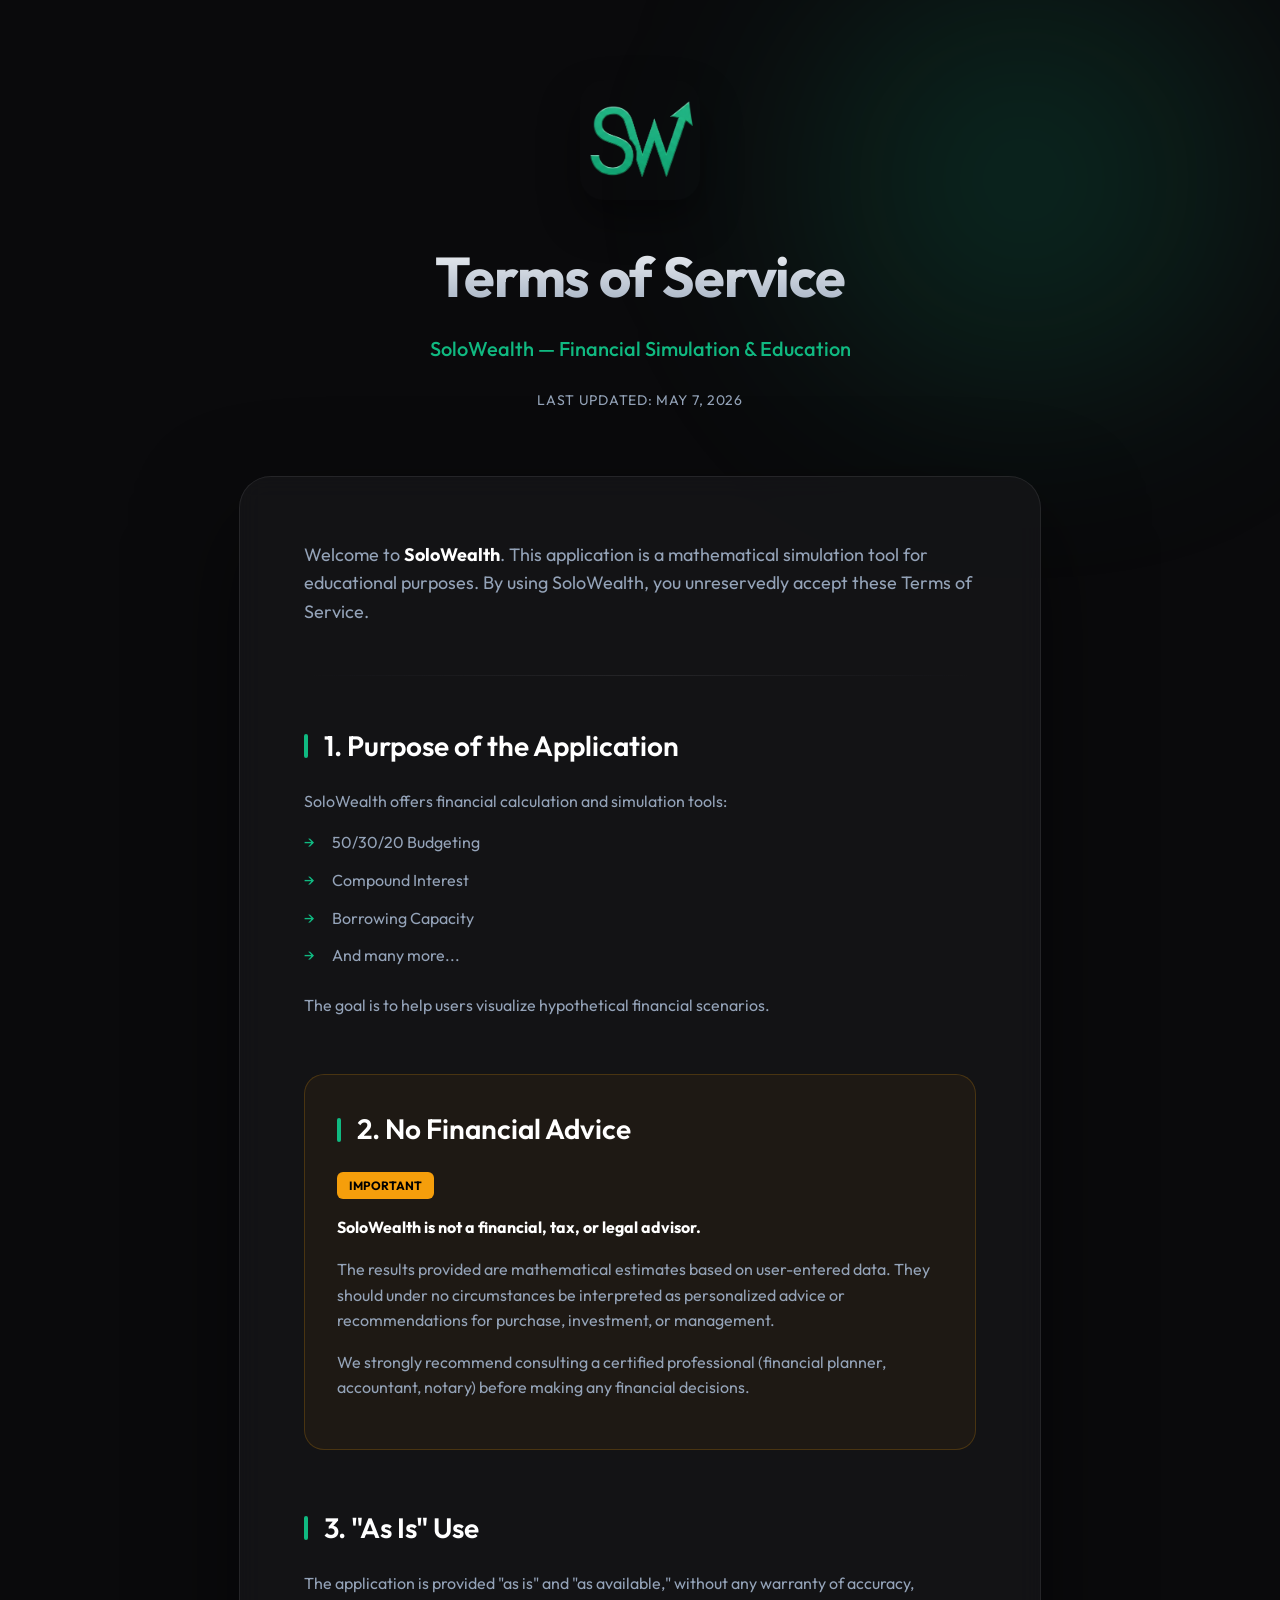
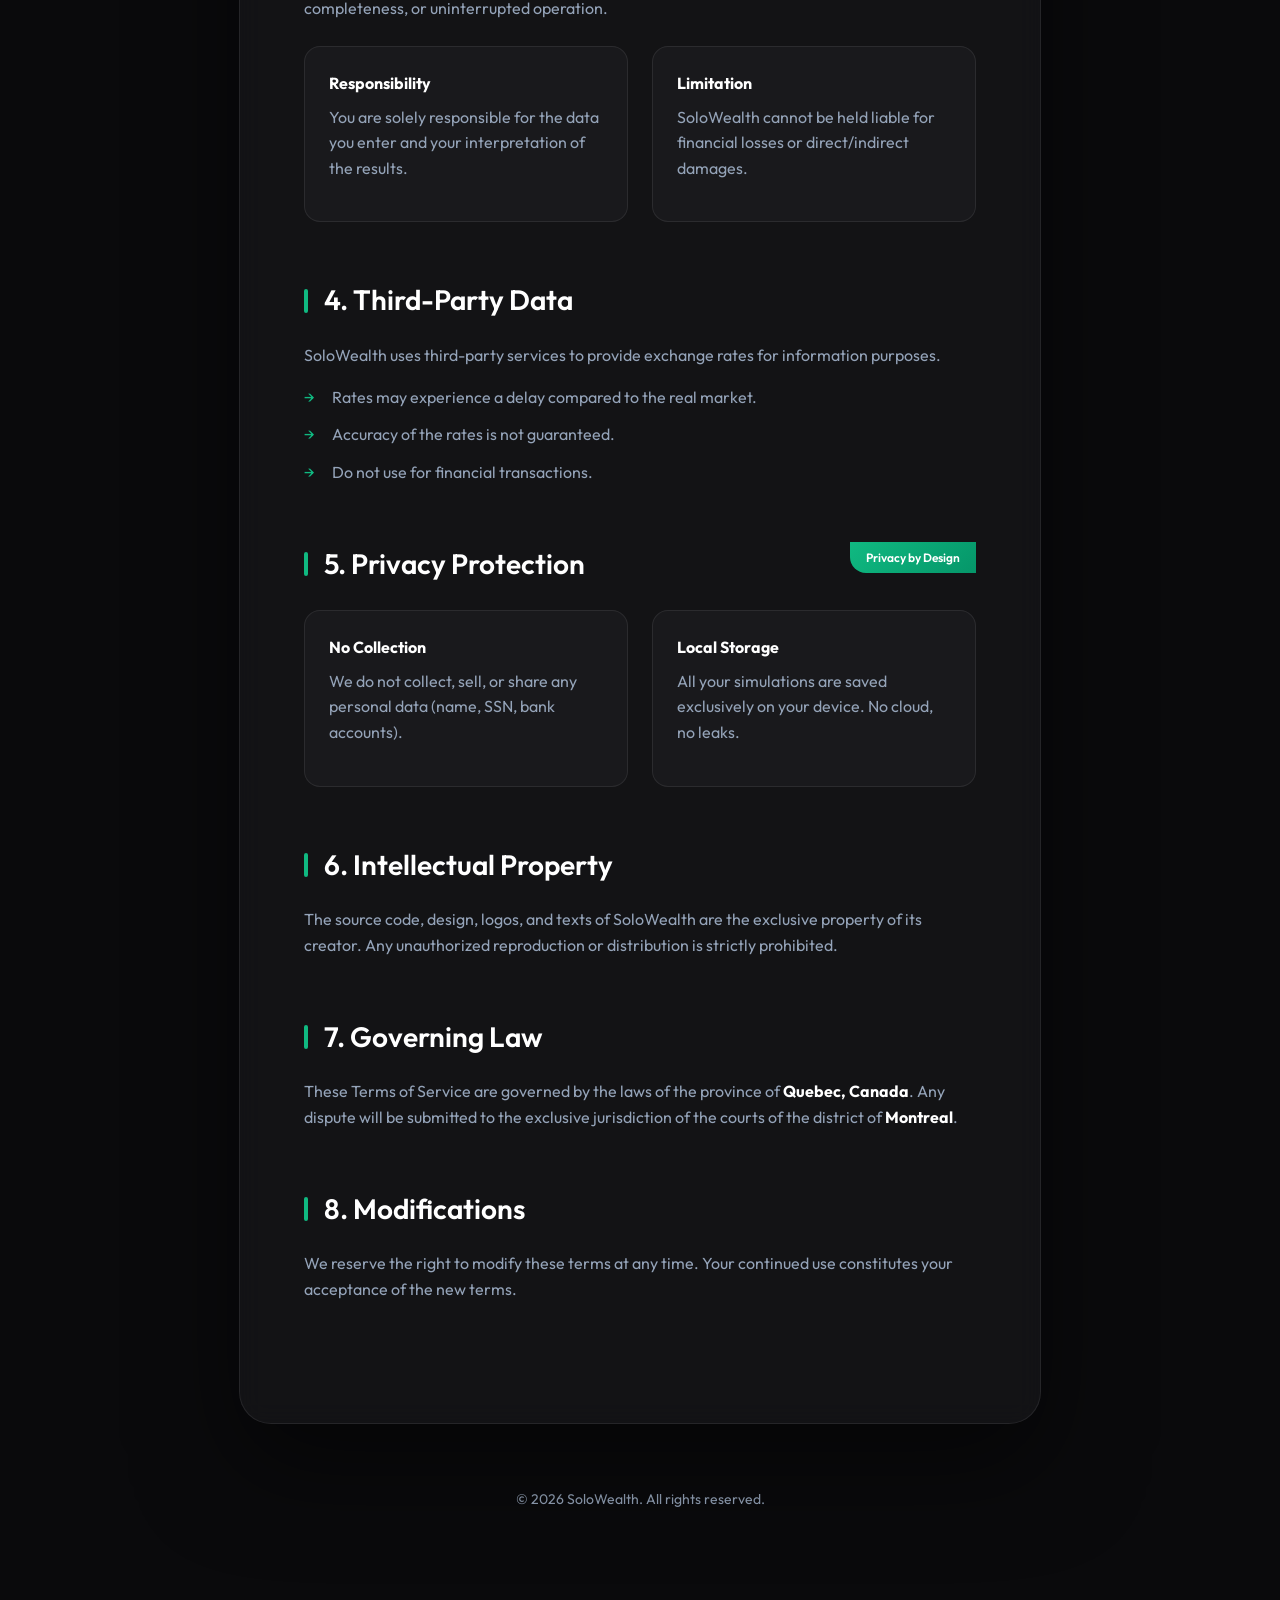
==== en/index.html @ 914efd6f "English version" ====
<!DOCTYPE html>
<html lang="en">
<head>
    <meta charset="UTF-8">
    <meta name="viewport" content="width=device-width, initial-scale=1.0">
    <title>SoloWealth — Terms of Service</title>
    <meta name="description" content="Terms of Service for the SoloWealth application. Financial simulation and educational tool.">
    <link rel="preconnect" href="https://fonts.googleapis.com">
    <link rel="preconnect" href="https://fonts.gstatic.com" crossorigin>
    <link href="https://fonts.googleapis.com/css2?family=Outfit:wght@300;400;600;700&display=swap" rel="stylesheet">
    <link rel="stylesheet" href="../styles.css">
</head>
<body>
    <div class="background-glow"></div>
    
    <main class="container">
        <header class="header">
            <div class="logo-container">
                <img src="../logo.png" alt="SoloWealth Logo" class="logo">
            </div>
            <h1>Terms of Service</h1>
            <p class="subtitle">SoloWealth — Financial Simulation & Education</p>
            <div class="meta">
                <span class="last-update">Last updated: May 7, 2026</span>
            </div>
        </header>

        <section class="content-card">
            <div class="intro">
                <p>Welcome to <strong>SoloWealth</strong>. This application is a mathematical simulation tool for educational purposes. By using SoloWealth, you unreservedly accept these Terms of Service.</p>
            </div>

            <div class="divider"></div>

            <article class="sections">
                <section id="purpose">
                    <h2>1. Purpose of the Application</h2>
                    <p>SoloWealth offers financial calculation and simulation tools:</p>
                    <ul>
                        <li>50/30/20 Budgeting</li>
                        <li>Compound Interest</li>
                        <li>Borrowing Capacity</li>
                        <li>And many more...</li>
                    </ul>
                    <p>The goal is to help users visualize hypothetical financial scenarios.</p>
                </section>

                <section id="advice" class="alert-box">
                    <h2>2. No Financial Advice</h2>
                    <div class="important-tag">IMPORTANT</div>
                    <p><strong>SoloWealth is not a financial, tax, or legal advisor.</strong></p>
                    <p>The results provided are mathematical estimates based on user-entered data. They should under no circumstances be interpreted as personalized advice or recommendations for purchase, investment, or management.</p>
                    <p>We strongly recommend consulting a certified professional (financial planner, accountant, notary) before making any financial decisions.</p>
                </section>

                <section id="liability">
                    <h2>3. "As Is" Use</h2>
                    <p>The application is provided "as is" and "as available," without any warranty of accuracy, completeness, or uninterrupted operation.</p>
                    <div class="grid-details">
                        <div class="detail-item">
                            <h3>Responsibility</h3>
                            <p>You are solely responsible for the data you enter and your interpretation of the results.</p>
                        </div>
                        <div class="detail-item">
                            <h3>Limitation</h3>
                            <p>SoloWealth cannot be held liable for financial losses or direct/indirect damages.</p>
                        </div>
                    </div>
                </section>

                <section id="third-party">
                    <h2>4. Third-Party Data</h2>
                    <p>SoloWealth uses third-party services to provide exchange rates for information purposes.</p>
                    <ul class="bullet-list">
                        <li>Rates may experience a delay compared to the real market.</li>
                        <li>Accuracy of the rates is not guaranteed.</li>
                        <li>Do not use for financial transactions.</li>
                    </ul>
                </section>

                <section id="privacy" class="highlight-section">
                    <h2>5. Privacy Protection</h2>
                    <div class="privacy-badge">Privacy by Design</div>
                    <div class="grid-details">
                        <div class="detail-item">
                            <h3>No Collection</h3>
                            <p>We do not collect, sell, or share any personal data (name, SSN, bank accounts).</p>
                        </div>
                        <div class="detail-item">
                            <h3>Local Storage</h3>
                            <p>All your simulations are saved exclusively on your device. No cloud, no leaks.</p>
                        </div>
                    </div>
                </section>

                <section id="intellectual-property">
                    <h2>6. Intellectual Property</h2>
                    <p>The source code, design, logos, and texts of SoloWealth are the exclusive property of its creator. Any unauthorized reproduction or distribution is strictly prohibited.</p>
                </section>

                <section id="jurisdiction">
                    <h2>7. Governing Law</h2>
                    <p>These Terms of Service are governed by the laws of the province of <strong>Quebec, Canada</strong>. Any dispute will be submitted to the exclusive jurisdiction of the courts of the district of <strong>Montreal</strong>.</p>
                </section>

                <section id="modifications">
                    <h2>8. Modifications</h2>
                    <p>We reserve the right to modify these terms at any time. Your continued use constitutes your acceptance of the new terms.</p>
                </section>
            </article>
        </section>

        <footer class="page-footer">
            <p>&copy; 2026 SoloWealth. All rights reserved.</p>
        </footer>
    </main>

    <script>
        // Smooth scrolling and simple intersection observer for reveal effects
        document.querySelectorAll('a[href^="#"]').forEach(anchor => {
            anchor.addEventListener('click', function (e) {
                e.preventDefault();
                document.querySelector(this.getAttribute('href')).scrollIntoView({
                    behavior: 'smooth'
                });
            });
        });

        const observer = new IntersectionObserver((entries) => {
            entries.forEach(entry => {
                if (entry.isIntersecting) {
                    entry.target.classList.add('visible');
                }
            });
        }, { threshold: 0.1 });

        document.querySelectorAll('section').forEach(section => {
            observer.observe(section);
        });
    </script>
</body>
</html>
---- styles.css ----
:root {
    --primary: #10b981; /* Emerald Green */
    --primary-glow: rgba(16, 185, 129, 0.2);
    --gold: #f59e0b;
    --bg-dark: #0a0a0c;
    --card-bg: rgba(23, 23, 26, 0.7);
    --text-main: #e2e8f0;
    --text-muted: #94a3b8;
    --border: rgba(255, 255, 255, 0.08);
    --accent-gradient: linear-gradient(135deg, #10b981 0%, #059669 100%);
    --font-family: 'Outfit', sans-serif;
}

* {
    margin: 0;
    padding: 0;
    box-sizing: border-box;
}

body {
    background-color: var(--bg-dark);
    color: var(--text-main);
    font-family: var(--font-family);
    line-height: 1.6;
    overflow-x: hidden;
    -webkit-font-smoothing: antialiased;
}

/* Background Effects */
.background-glow {
    position: fixed;
    top: -10%;
    right: -10%;
    width: 60%;
    height: 60%;
    background: radial-gradient(circle, var(--primary-glow) 0%, transparent 70%);
    z-index: -1;
    filter: blur(80px);
    pointer-events: none;
}

.container {
    max-width: 850px;
    margin: 0 auto;
    padding: 80px 24px;
}

/* Header Styles */
.header {
    text-align: center;
    margin-bottom: 64px;
    animation: fadeInDown 0.8s ease-out;
}

.logo-container {
    margin-bottom: 24px;
}

.logo {
    width: 120px;
    height: auto;
    border-radius: 24px;
    box-shadow: 0 20px 40px rgba(0, 0, 0, 0.4);
}

h1 {
    font-size: 3.5rem;
    font-weight: 700;
    letter-spacing: -0.02em;
    background: linear-gradient(to bottom, #fff, #94a3b8);
    -webkit-background-clip: text;
    -webkit-text-fill-color: transparent;
    margin-bottom: 12px;
}

.subtitle {
    font-size: 1.25rem;
    color: var(--primary);
    font-weight: 500;
    margin-bottom: 24px;
}

.meta {
    font-size: 0.875rem;
    color: var(--text-muted);
    text-transform: uppercase;
    letter-spacing: 0.05em;
}

/* Content Card */
.content-card {
    background: var(--card-bg);
    backdrop-filter: blur(12px);
    -webkit-backdrop-filter: blur(12px);
    border: 1px solid var(--border);
    border-radius: 32px;
    padding: 64px;
    box-shadow: 0 40px 100px rgba(0, 0, 0, 0.5);
    animation: fadeInUp 1s ease-out;
}

.intro {
    font-size: 1.125rem;
    color: var(--text-main);
    margin-bottom: 48px;
}

.divider {
    height: 1px;
    background: linear-gradient(to right, transparent, var(--border), transparent);
    margin: 48px 0;
}

/* Sections */
article.sections section {
    margin-bottom: 56px;
    opacity: 0;
    transform: translateY(20px);
    transition: all 0.6s ease-out;
}

article.sections section.visible {
    opacity: 1;
    transform: translateY(0);
}

h2 {
    font-size: 1.75rem;
    font-weight: 600;
    margin-bottom: 20px;
    color: #fff;
    display: flex;
    align-items: center;
}

h2::before {
    content: '';
    display: inline-block;
    width: 4px;
    height: 24px;
    background: var(--primary);
    margin-right: 16px;
    border-radius: 4px;
}

p {
    margin-bottom: 16px;
    color: var(--text-muted);
}

strong {
    color: #fff;
}

ul {
    list-style: none;
    margin-bottom: 24px;
}

ul li {
    padding-left: 28px;
    position: relative;
    margin-bottom: 12px;
    color: var(--text-muted);
}

ul li::before {
    content: '→';
    position: absolute;
    left: 0;
    color: var(--primary);
}

/* Alert Box */
.alert-box {
    background: rgba(245, 158, 11, 0.05);
    border: 1px solid rgba(245, 158, 11, 0.2);
    border-radius: 20px;
    padding: 32px;
}

.important-tag {
    display: inline-block;
    background: var(--gold);
    color: #000;
    font-weight: 700;
    font-size: 0.75rem;
    padding: 4px 12px;
    border-radius: 6px;
    margin-bottom: 16px;
}

/* Grid Details */
.grid-details {
    display: grid;
    grid-template-columns: 1fr 1fr;
    gap: 24px;
    margin-top: 24px;
}

.detail-item {
    background: rgba(255, 255, 255, 0.03);
    padding: 24px;
    border-radius: 16px;
    border: 1px solid var(--border);
}

.detail-item h3 {
    font-size: 1rem;
    color: #fff;
    margin-bottom: 8px;
}

/* Highlight Section */
.highlight-section {
    position: relative;
    overflow: hidden;
}

.privacy-badge {
    position: absolute;
    top: 0;
    right: 0;
    background: var(--accent-gradient);
    color: white;
    padding: 6px 16px;
    border-radius: 0 0 0 16px;
    font-size: 0.75rem;
    font-weight: 600;
}

/* Footer */
.page-footer {
    text-align: center;
    margin-top: 64px;
    color: var(--text-muted);
    font-size: 0.875rem;
}

/* Animations */
@keyframes fadeInDown {
    from { opacity: 0; transform: translateY(-30px); }
    to { opacity: 1; transform: translateY(0); }
}

@keyframes fadeInUp {
    from { opacity: 0; transform: translateY(40px); }
    to { opacity: 1; transform: translateY(0); }
}

/* Responsive */
@media (max-width: 768px) {
    .container {
        padding: 40px 20px;
    }
    
    h1 {
        font-size: 2.5rem;
    }
    
    .content-card {
        padding: 32px;
    }
    
    .grid-details {
        grid-template-columns: 1fr;
    }
}
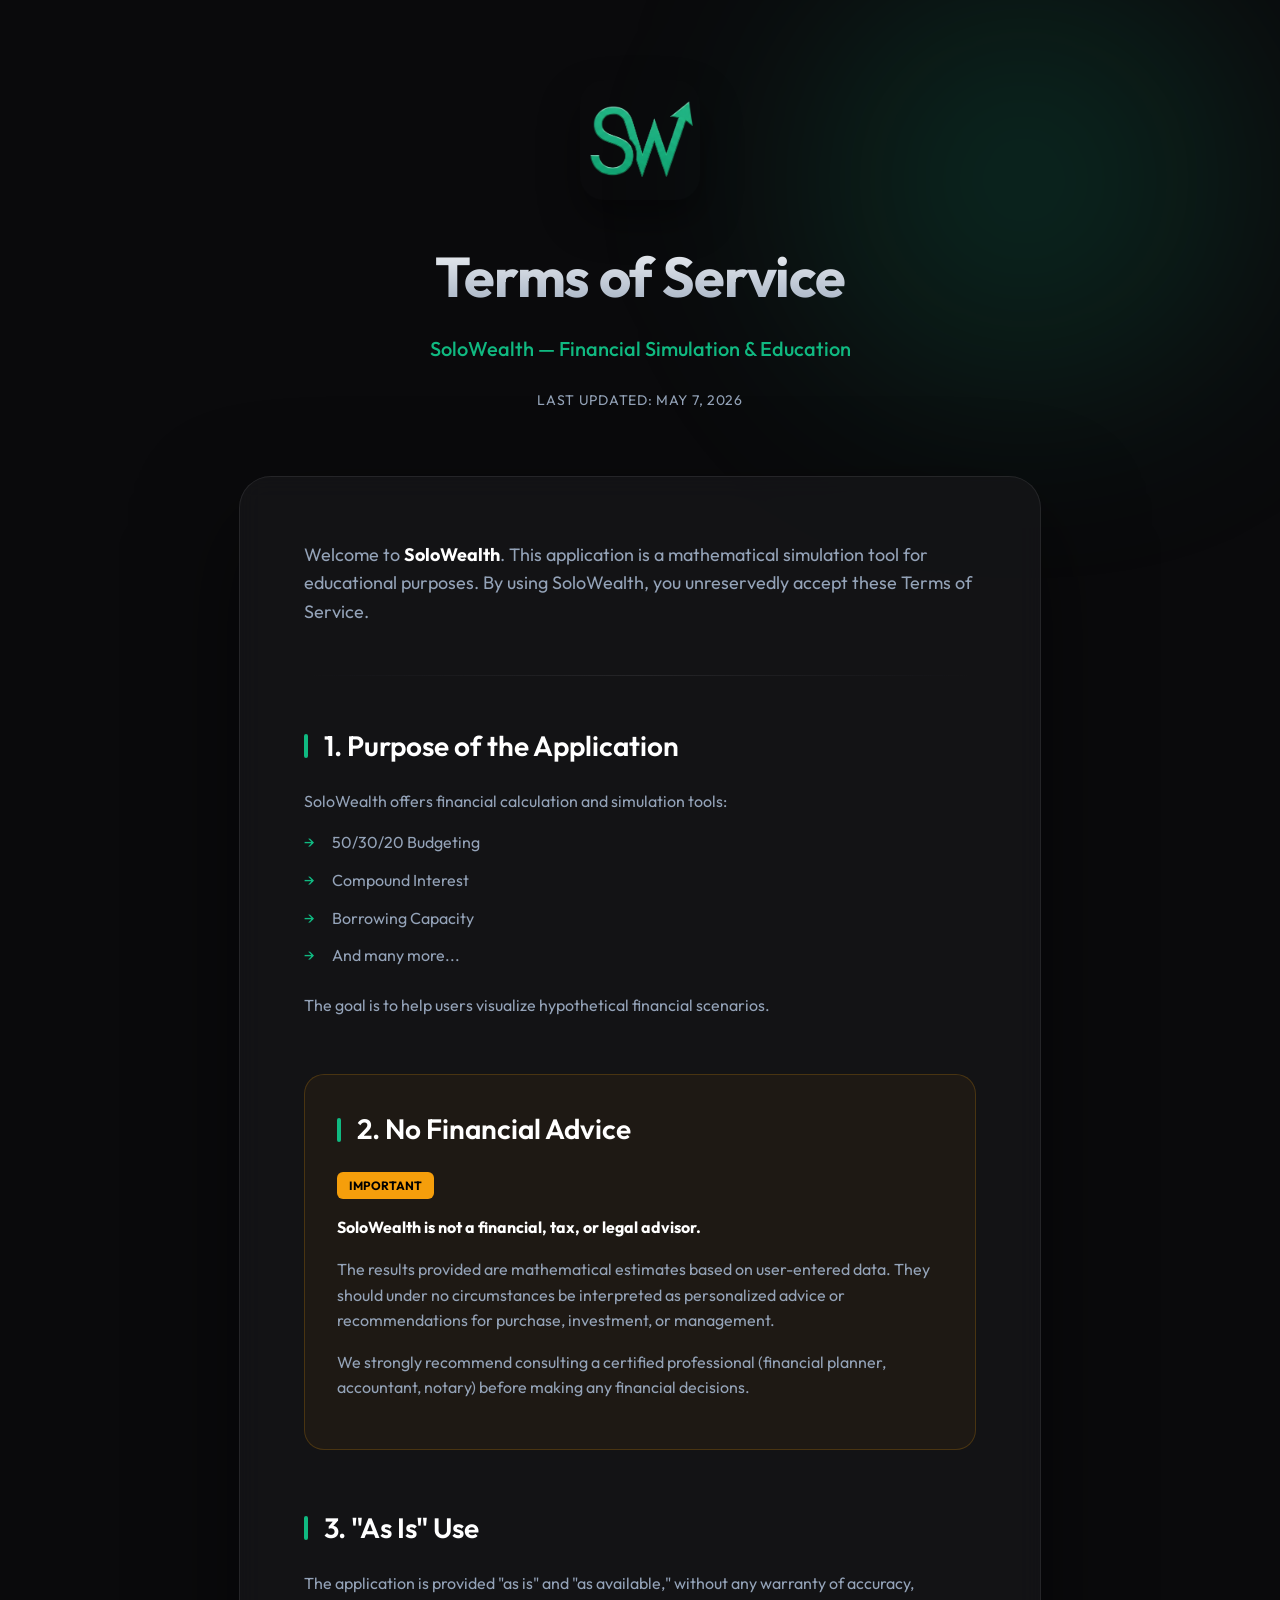
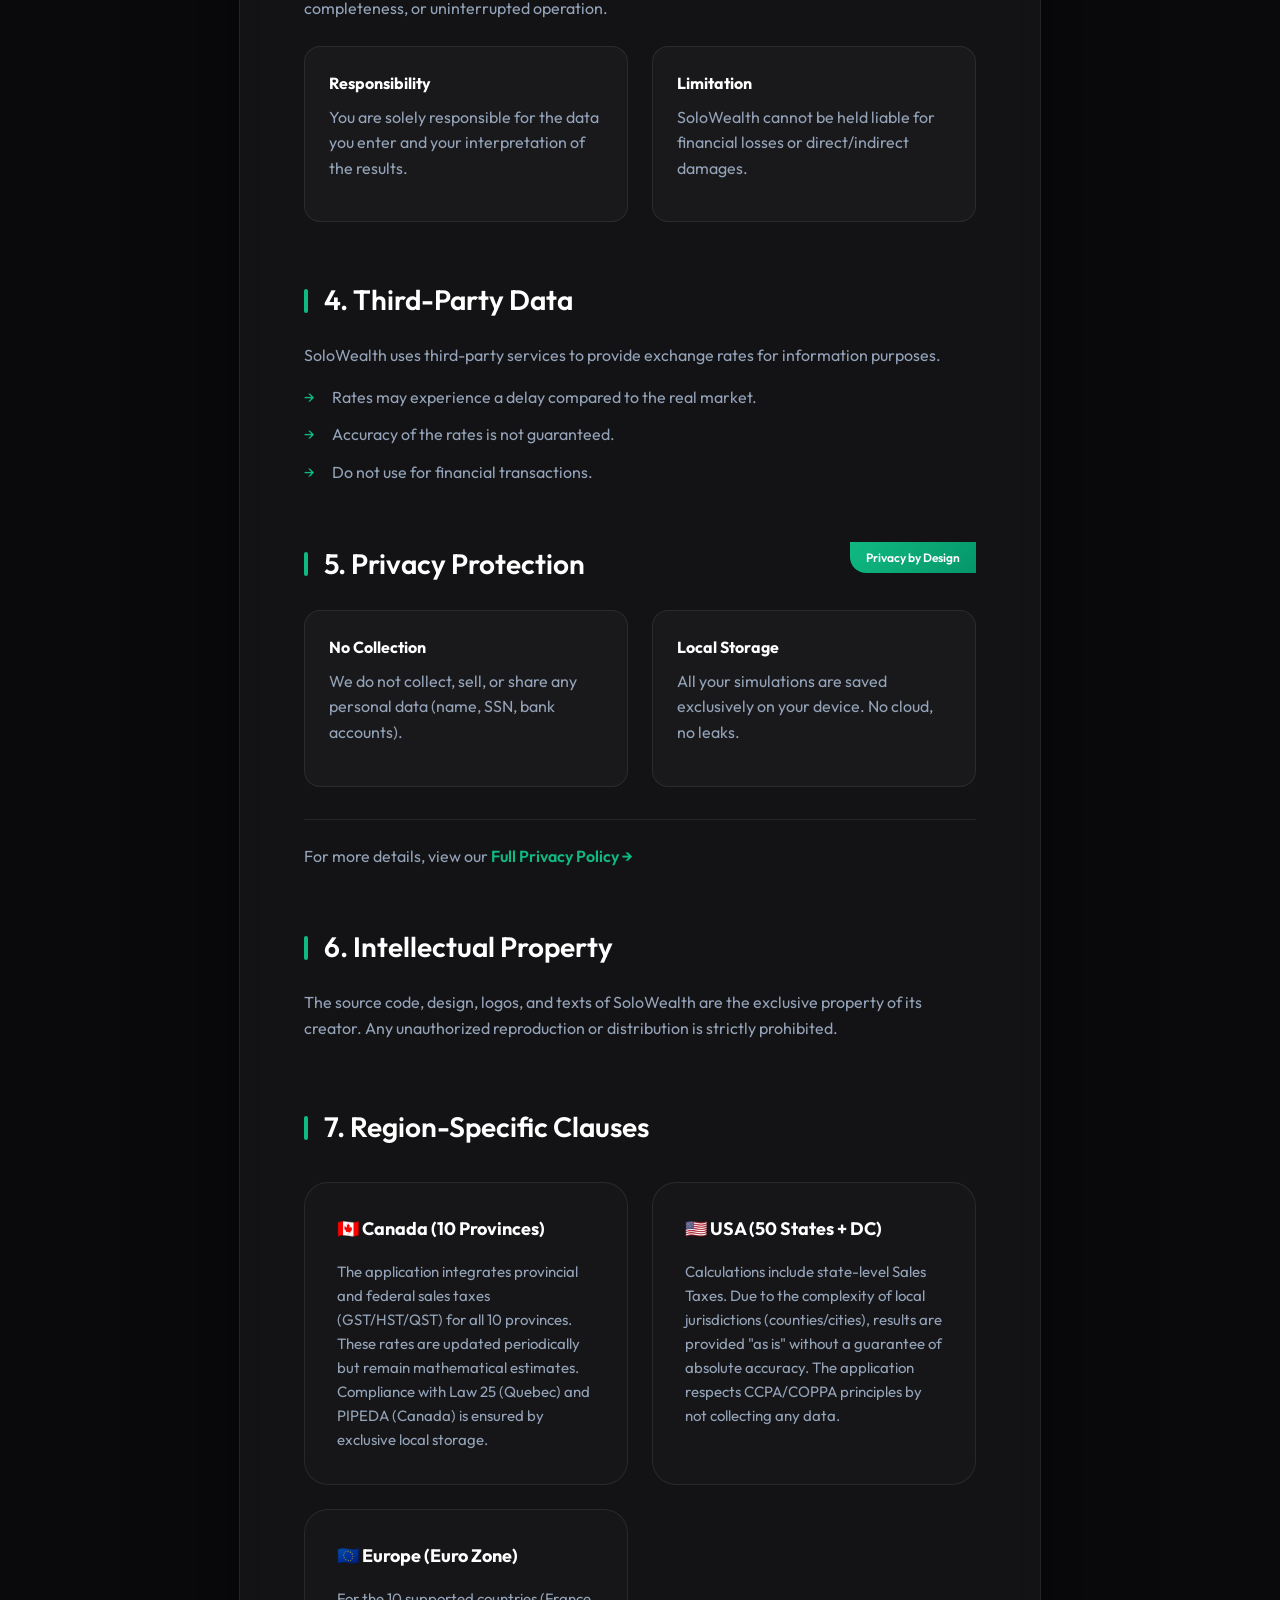
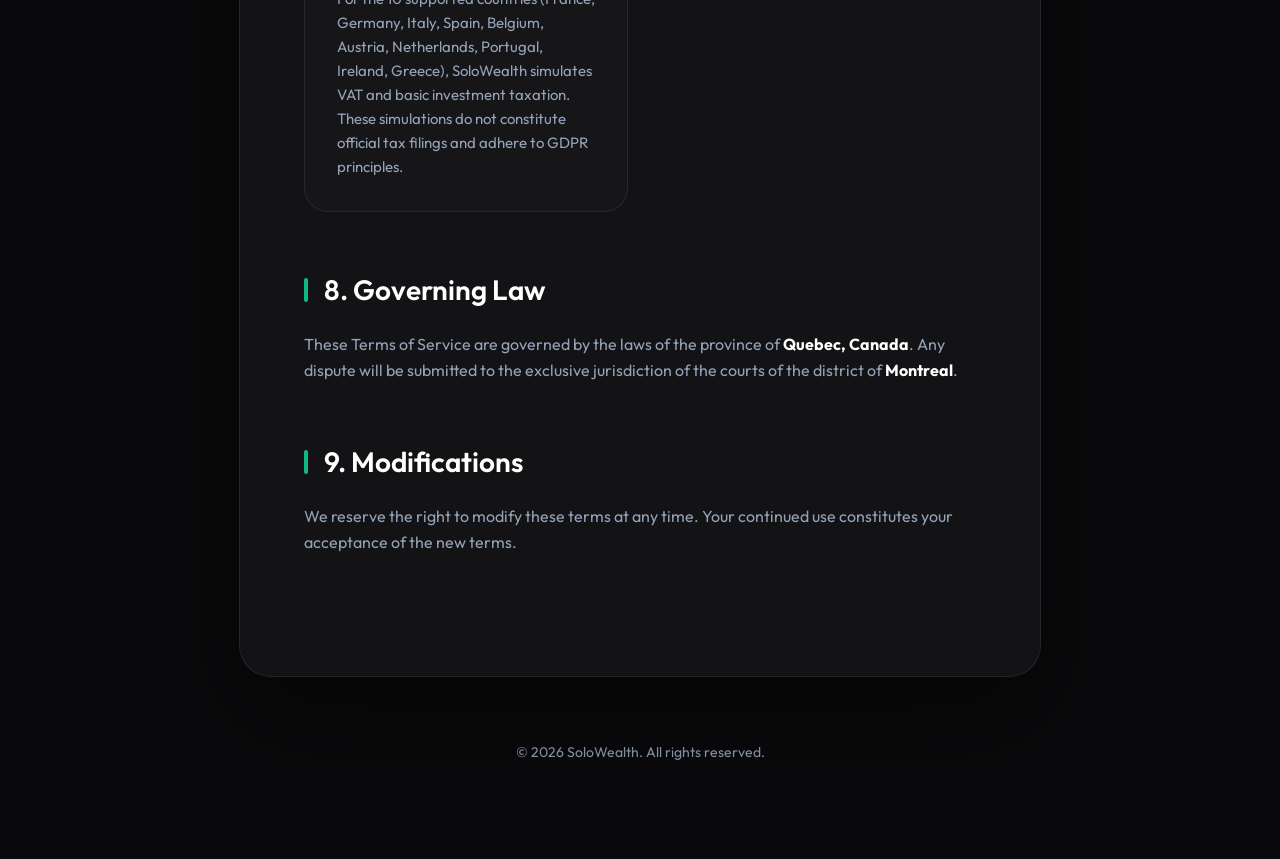
==== commit af3c43b4: "Update Terms of use" ====
--- a/en/index.html
+++ b/en/index.html
@@ -90,6 +90,9 @@
                             <h3>Local Storage</h3>
                             <p>All your simulations are saved exclusively on your device. No cloud, no leaks.</p>
                         </div>
+                    </div> <!-- End of grid-details -->
+                    <div class="privacy-footer">
+                        <p>For more details, view our <a href="https://solo-wealth.github.io/privacy-policy/en/index.html" target="_blank" class="text-link">Full Privacy Policy&nbsp;→</a></p>
                     </div>
                 </section>
 
@@ -98,13 +101,34 @@
                     <p>The source code, design, logos, and texts of SoloWealth are the exclusive property of its creator. Any unauthorized reproduction or distribution is strictly prohibited.</p>
                 </section>
 
+                <section id="regional-clauses" class="regional-section">
+                    <h2>7. Region-Specific Clauses</h2>
+                    
+                    <div class="regional-grid">
+                        <div class="region-box">
+                            <h3>🇨🇦 Canada (10 Provinces)</h3>
+                            <p>The application integrates provincial and federal sales taxes (GST/HST/QST) for all 10 provinces. These rates are updated periodically but remain mathematical estimates. Compliance with Law 25 (Quebec) and PIPEDA (Canada) is ensured by exclusive local storage.</p>
+                        </div>
+
+                        <div class="region-box">
+                            <h3>🇺🇸 USA (50 States + DC)</h3>
+                            <p>Calculations include state-level Sales Taxes. Due to the complexity of local jurisdictions (counties/cities), results are provided "as is" without a guarantee of absolute accuracy. The application respects CCPA/COPPA principles by not collecting any data.</p>
+                        </div>
+
+                        <div class="region-box">
+                            <h3>🇪🇺 Europe (Euro Zone)</h3>
+                            <p>For the 10 supported countries (France, Germany, Italy, Spain, Belgium, Austria, Netherlands, Portugal, Ireland, Greece), SoloWealth simulates VAT and basic investment taxation. These simulations do not constitute official tax filings and adhere to GDPR principles.</p>
+                        </div>
+                    </div>
+                </section>
+
                 <section id="jurisdiction">
-                    <h2>7. Governing Law</h2>
+                    <h2>8. Governing Law</h2>
                     <p>These Terms of Service are governed by the laws of the province of <strong>Quebec, Canada</strong>. Any dispute will be submitted to the exclusive jurisdiction of the courts of the district of <strong>Montreal</strong>.</p>
                 </section>
 
                 <section id="modifications">
-                    <h2>8. Modifications</h2>
+                    <h2>9. Modifications</h2>
                     <p>We reserve the right to modify these terms at any time. Your continued use constitutes your acceptance of the new terms.</p>
                 </section>
             </article>
--- a/styles.css
+++ b/styles.css
@@ -266,3 +266,127 @@
         grid-template-columns: 1fr;
     }
 }
+/* Language Selector & Buttons */
+.language-selector {
+    display: flex;
+    justify-content: center;
+    gap: 24px;
+    margin-top: 48px;
+}
+
+.btn {
+    display: inline-block;
+    padding: 16px 40px;
+    border-radius: 16px;
+    font-weight: 600;
+    text-decoration: none;
+    transition: all 0.3s cubic-bezier(0.4, 0, 0.2, 1);
+    font-size: 1.125rem;
+    border: 1px solid transparent;
+    cursor: pointer;
+}
+
+.btn-primary {
+    background: var(--accent-gradient);
+    color: #fff;
+    box-shadow: 0 10px 20px var(--primary-glow);
+}
+
+.btn-primary:hover {
+    transform: translateY(-4px);
+    box-shadow: 0 15px 30px var(--primary-glow);
+    filter: brightness(1.1);
+}
+
+.btn-secondary {
+    background: rgba(255, 255, 255, 0.05);
+    color: #fff;
+    border: 1px solid var(--border);
+    backdrop-filter: blur(8px);
+}
+
+.btn-secondary:hover {
+    background: rgba(255, 255, 255, 0.1);
+    transform: translateY(-4px);
+    border-color: var(--primary);
+}
+
+@media (max-width: 480px) {
+    .language-selector {
+        flex-direction: column;
+        align-items: stretch;
+    }
+    
+    .btn {
+        text-align: center;
+    }
+}
+/* Regional Clauses Section */
+.regional-section {
+    margin-top: 64px;
+}
+
+.regional-grid {
+    display: grid;
+    grid-template-columns: repeat(auto-fit, minmax(240px, 1fr));
+    gap: 24px;
+    margin-top: 32px;
+}
+
+.region-box {
+    background: rgba(255, 255, 255, 0.02);
+    border: 1px solid var(--border);
+    border-radius: 24px;
+    padding: 32px;
+    transition: all 0.3s ease;
+}
+
+.region-box:hover {
+    background: rgba(255, 255, 255, 0.04);
+    border-color: var(--primary-glow);
+    transform: translateY(-4px);
+}
+
+.region-box h3 {
+    font-size: 1.125rem;
+    color: #fff;
+    margin-bottom: 16px;
+    display: flex;
+    align-items: center;
+    gap: 12px;
+}
+
+.region-box p {
+    font-size: 0.9375rem;
+    margin-bottom: 0;
+}
+
+@media (max-width: 480px) {
+    .regional-grid {
+        grid-template-columns: 1fr;
+    }
+}
+
+/* Privacy Footer Link */
+.privacy-footer {
+    margin-top: 32px;
+    padding-top: 24px;
+    border-top: 1px solid var(--border);
+}
+
+.privacy-footer p {
+    margin-bottom: 0;
+}
+
+.text-link {
+    color: var(--primary);
+    text-decoration: none;
+    font-weight: 600;
+    transition: all 0.2s ease;
+    border-bottom: 1px solid transparent;
+}
+
+.text-link:hover {
+    color: #fff;
+    border-bottom-color: var(--primary);
+}
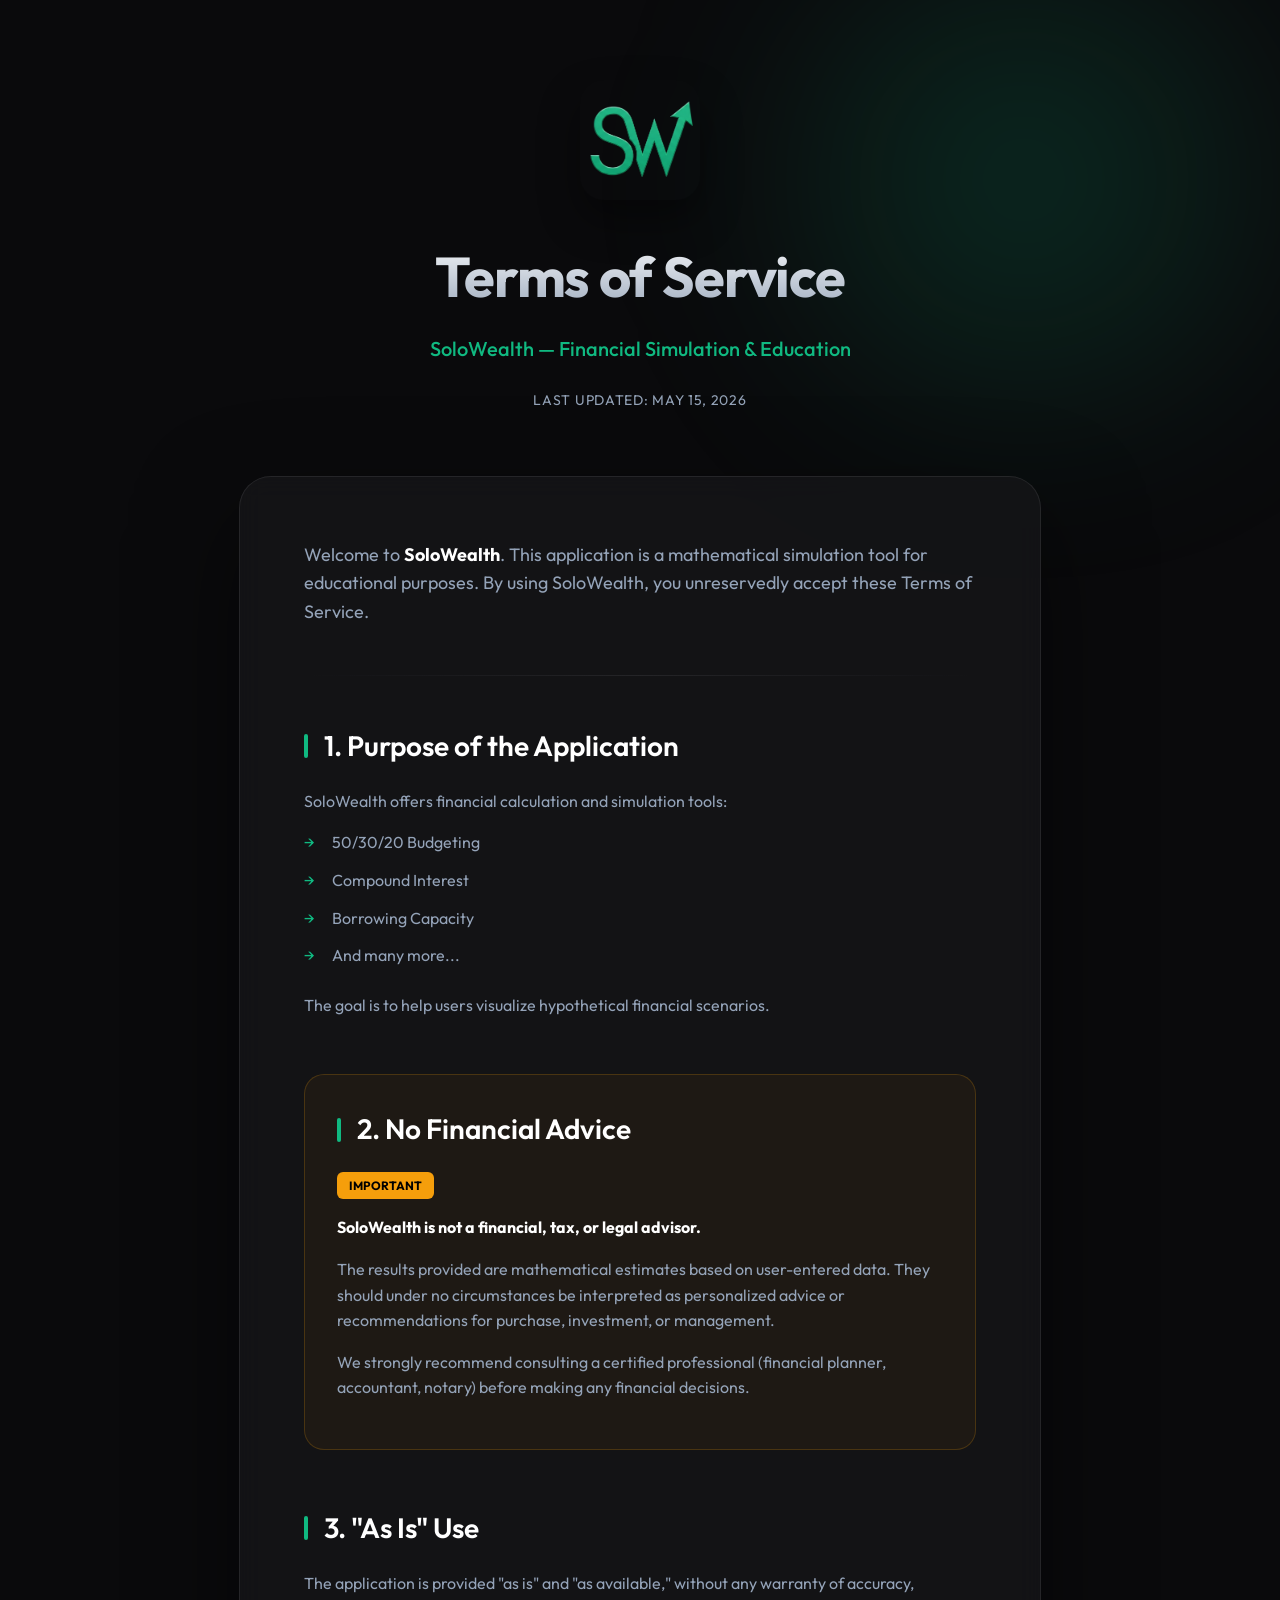
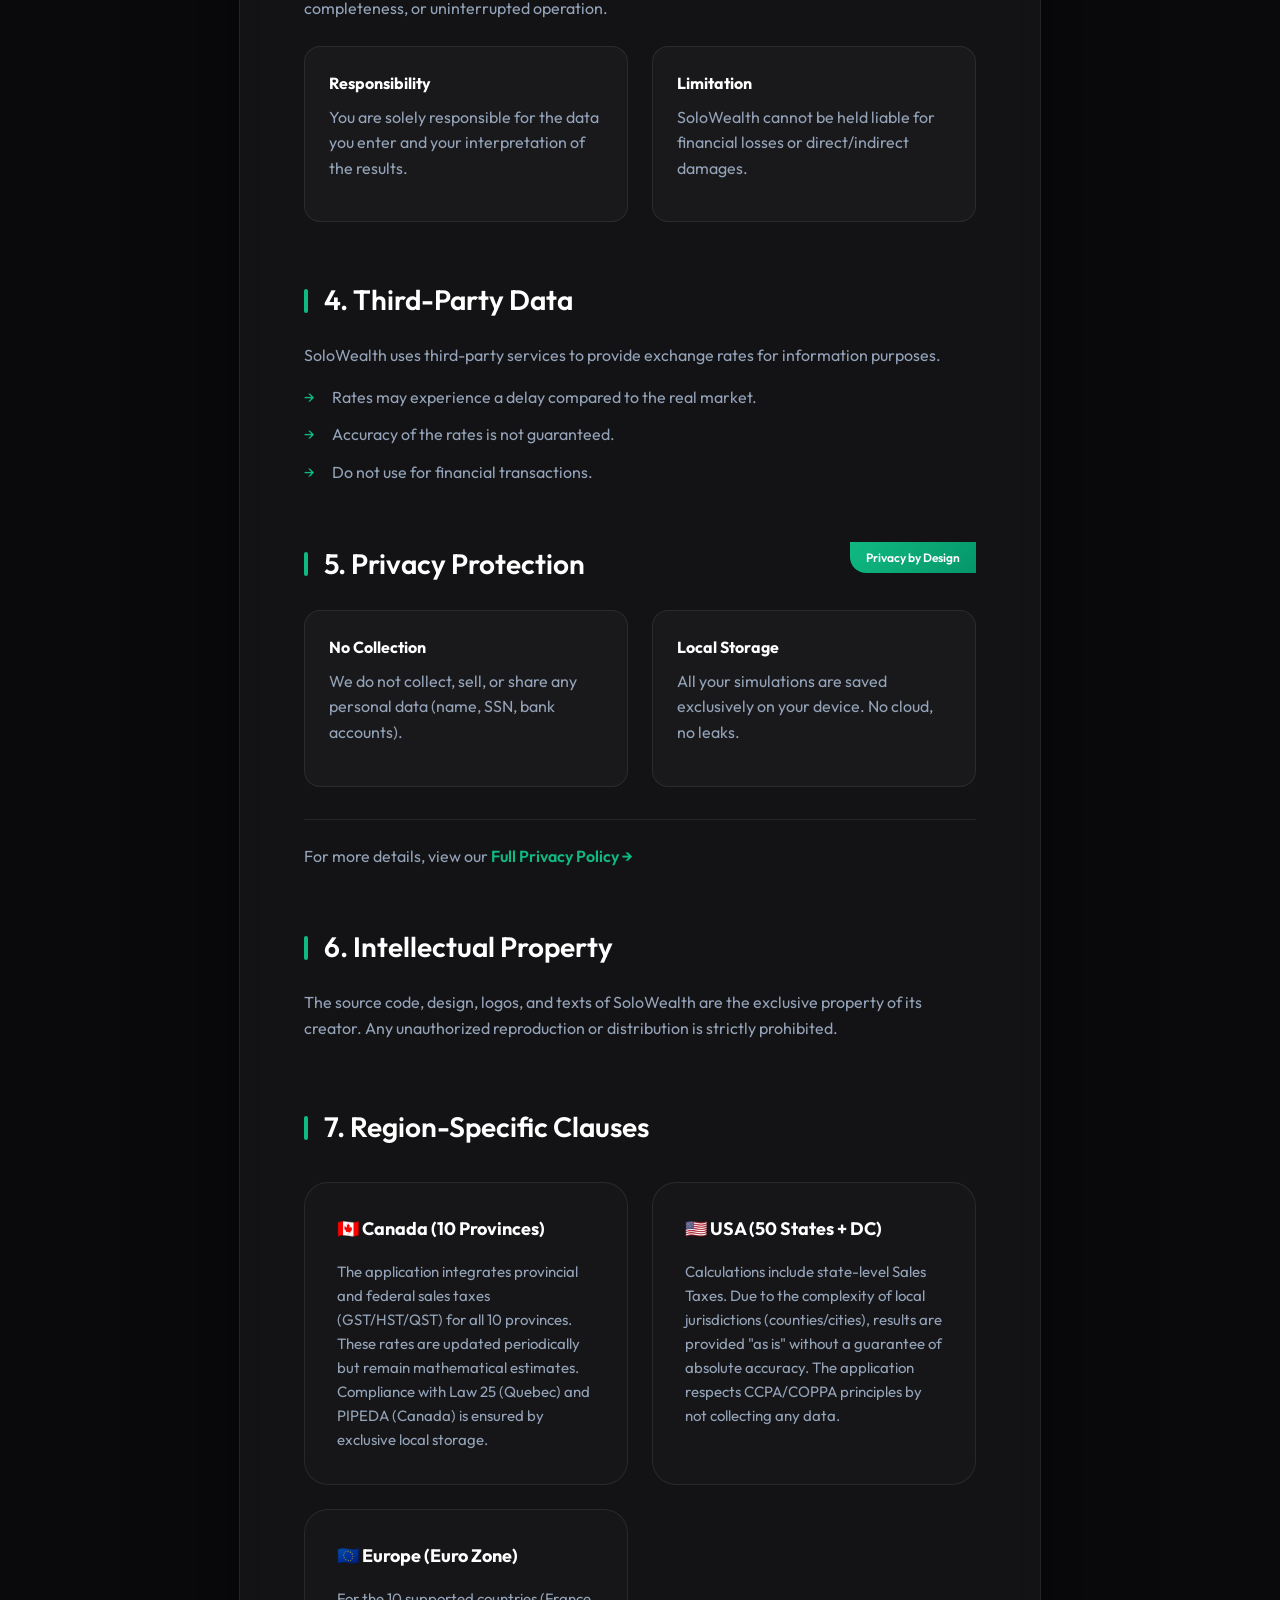
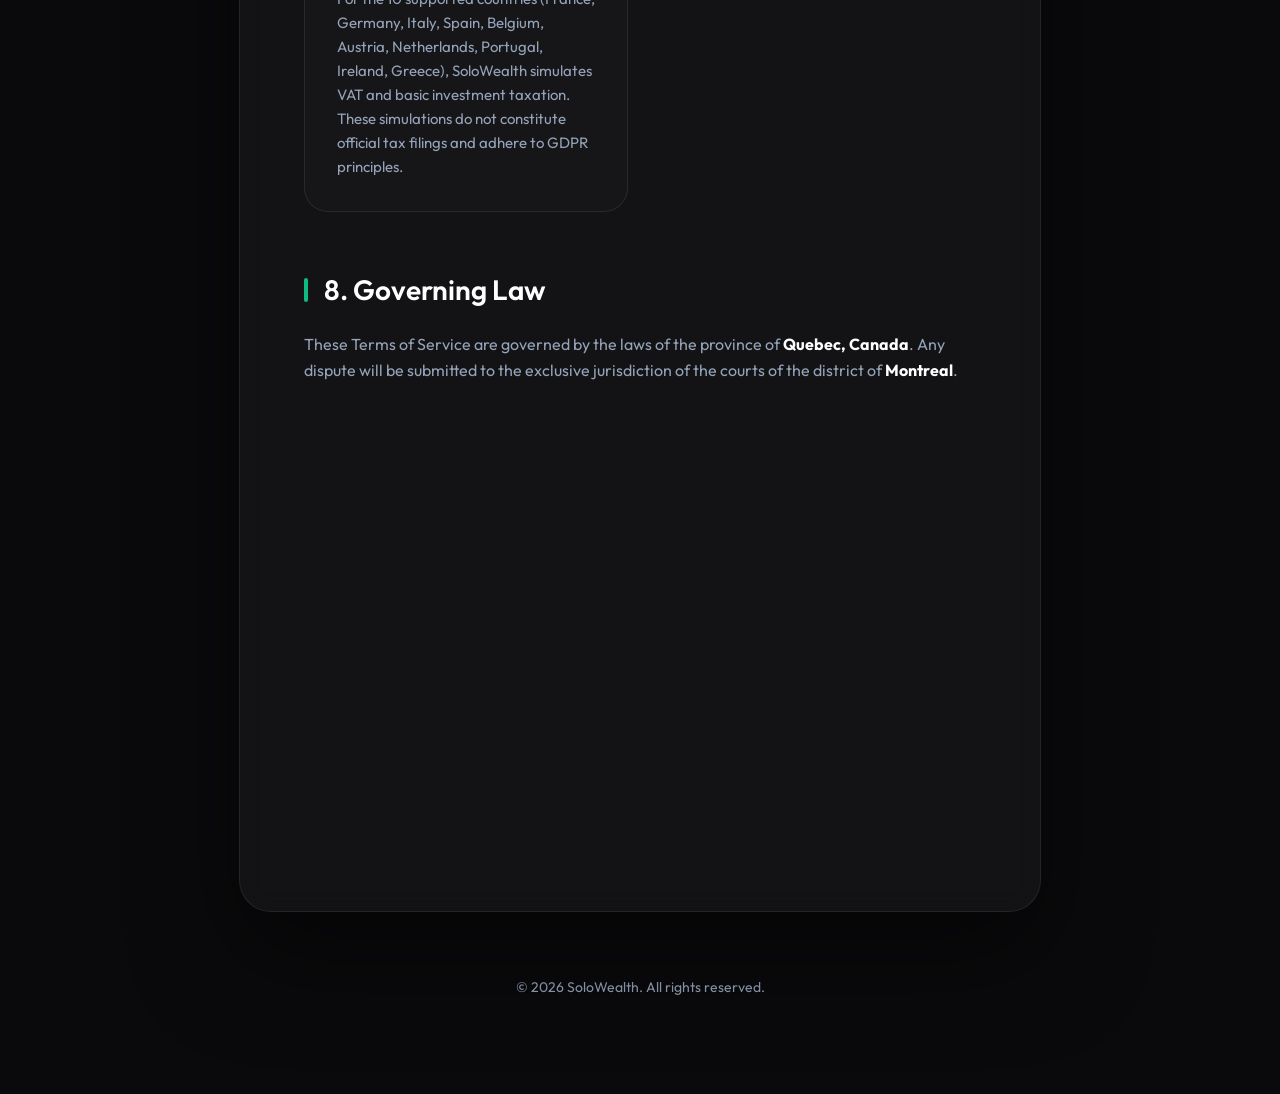
==== commit 2f39b3f4: "Update contact mail" ====
--- a/en/index.html
+++ b/en/index.html
@@ -21,7 +21,7 @@
             <h1>Terms of Service</h1>
             <p class="subtitle">SoloWealth — Financial Simulation & Education</p>
             <div class="meta">
-                <span class="last-update">Last updated: May 7, 2026</span>
+                <span class="last-update">Last updated: May 15, 2026</span>
             </div>
         </header>
 
@@ -131,6 +131,13 @@
                     <h2>9. Modifications</h2>
                     <p>We reserve the right to modify these terms at any time. Your continued use constitutes your acceptance of the new terms.</p>
                 </section>
+
+                <section id="contact">
+                    <h2>10. Contact</h2>
+                    <p>For any question regarding these terms of service, you can contact us at the following address:</p>
+                    <p><strong><a href="mailto:contact.solowealth@gmail.com?subject=[SoloWealth-TermsOfUse]" class="email-link">contact.solowealth@gmail.com</a></strong></p>
+                    <p style="margin-top: 24px; font-size: 0.9em; opacity: 0.8;">SoloWealth - Designed and developed in Montreal, Quebec.</p>
+                </section>
             </article>
         </section>
 
--- a/styles.css
+++ b/styles.css
@@ -390,3 +390,15 @@
     color: #fff;
     border-bottom-color: var(--primary);
 }
+
+.email-link {
+    color: var(--primary);
+    text-decoration: none;
+    transition: all 0.2s ease;
+    border-bottom: 1px solid transparent;
+}
+
+.email-link:hover {
+    color: #fff;
+    border-bottom-color: var(--primary);
+}
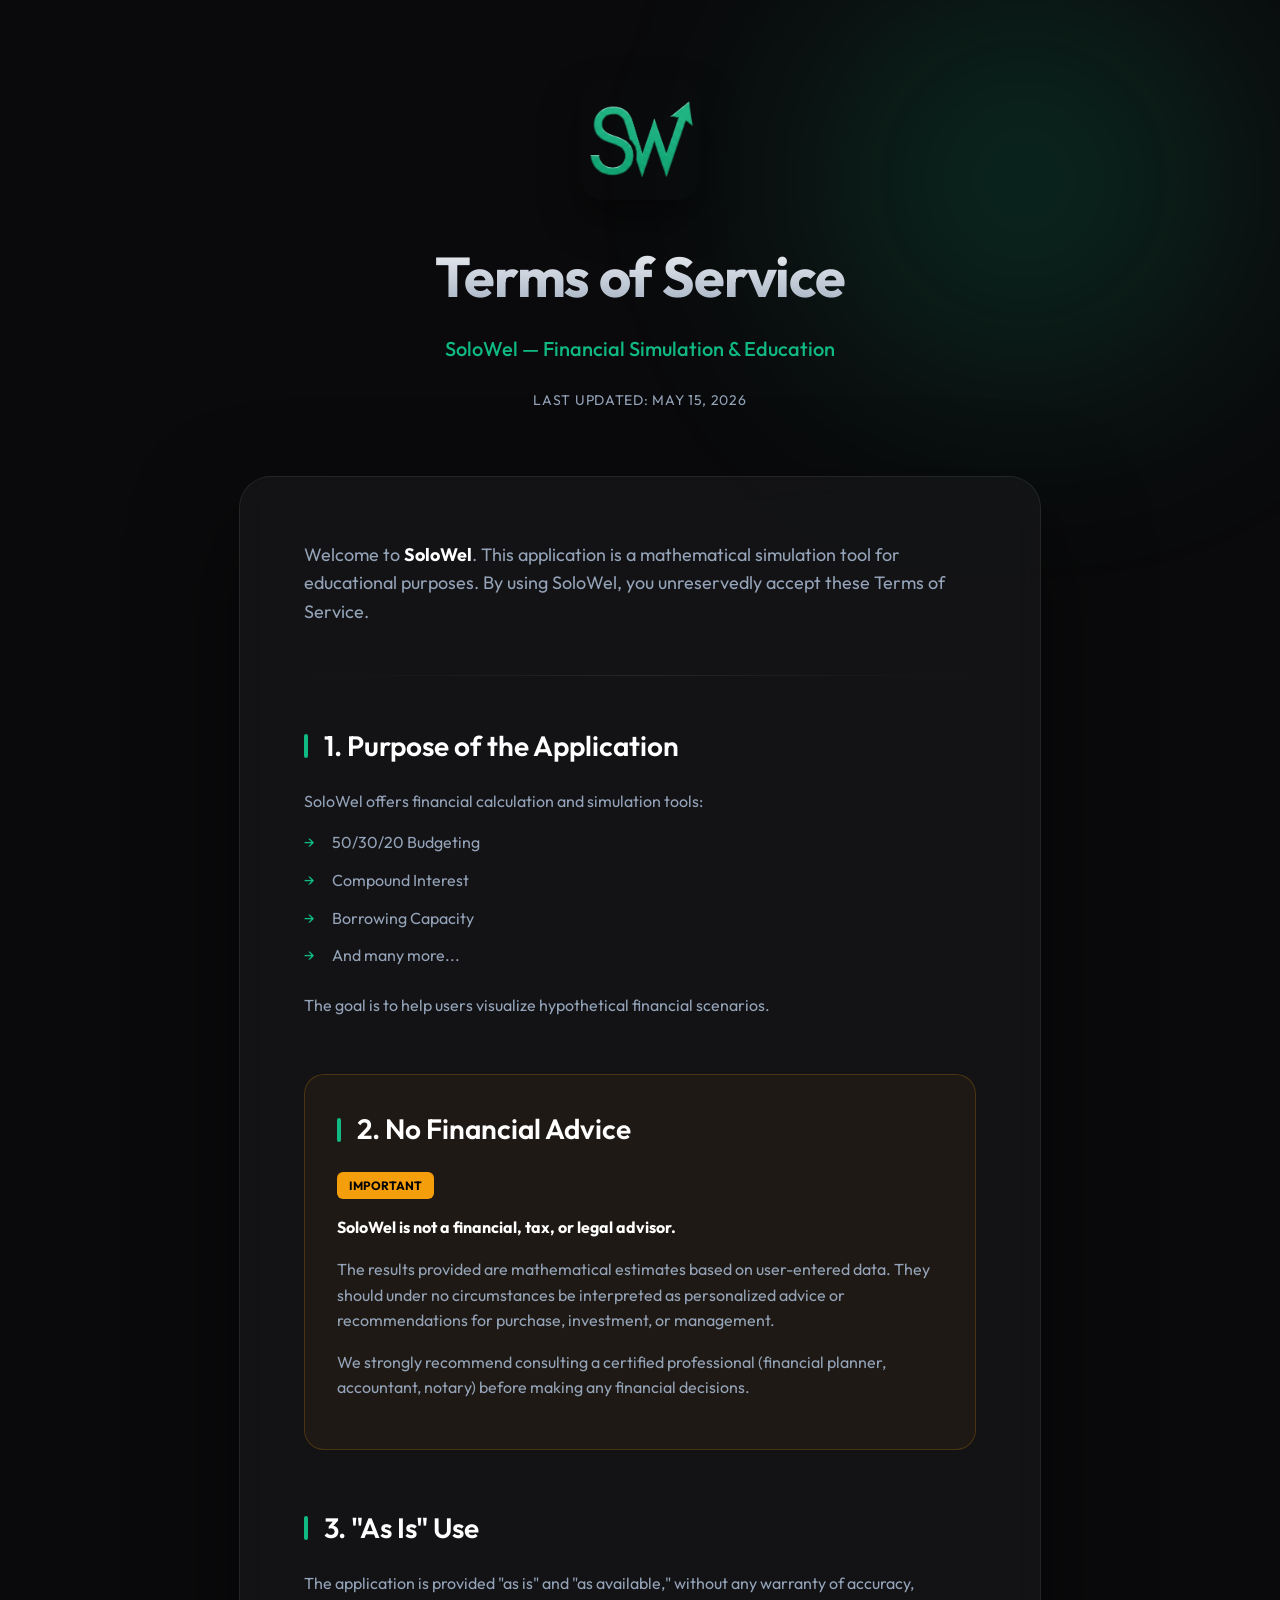
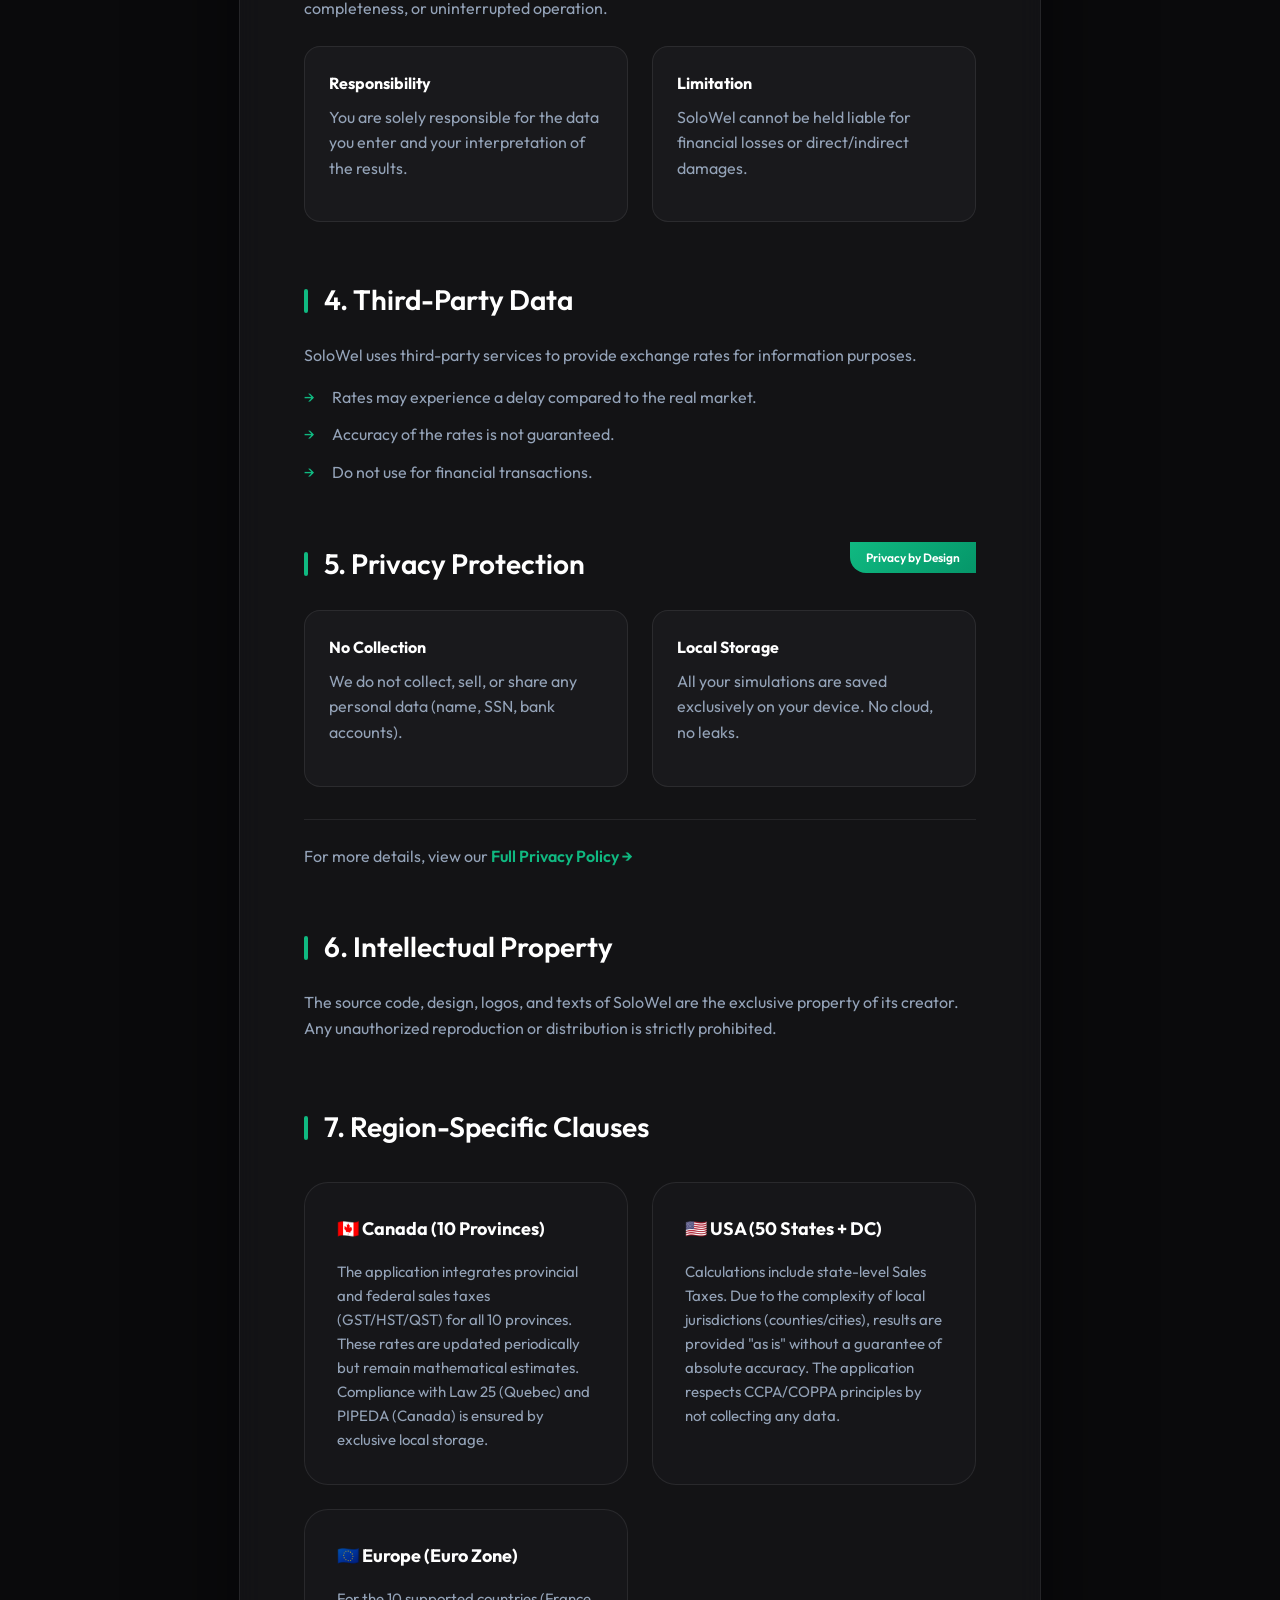
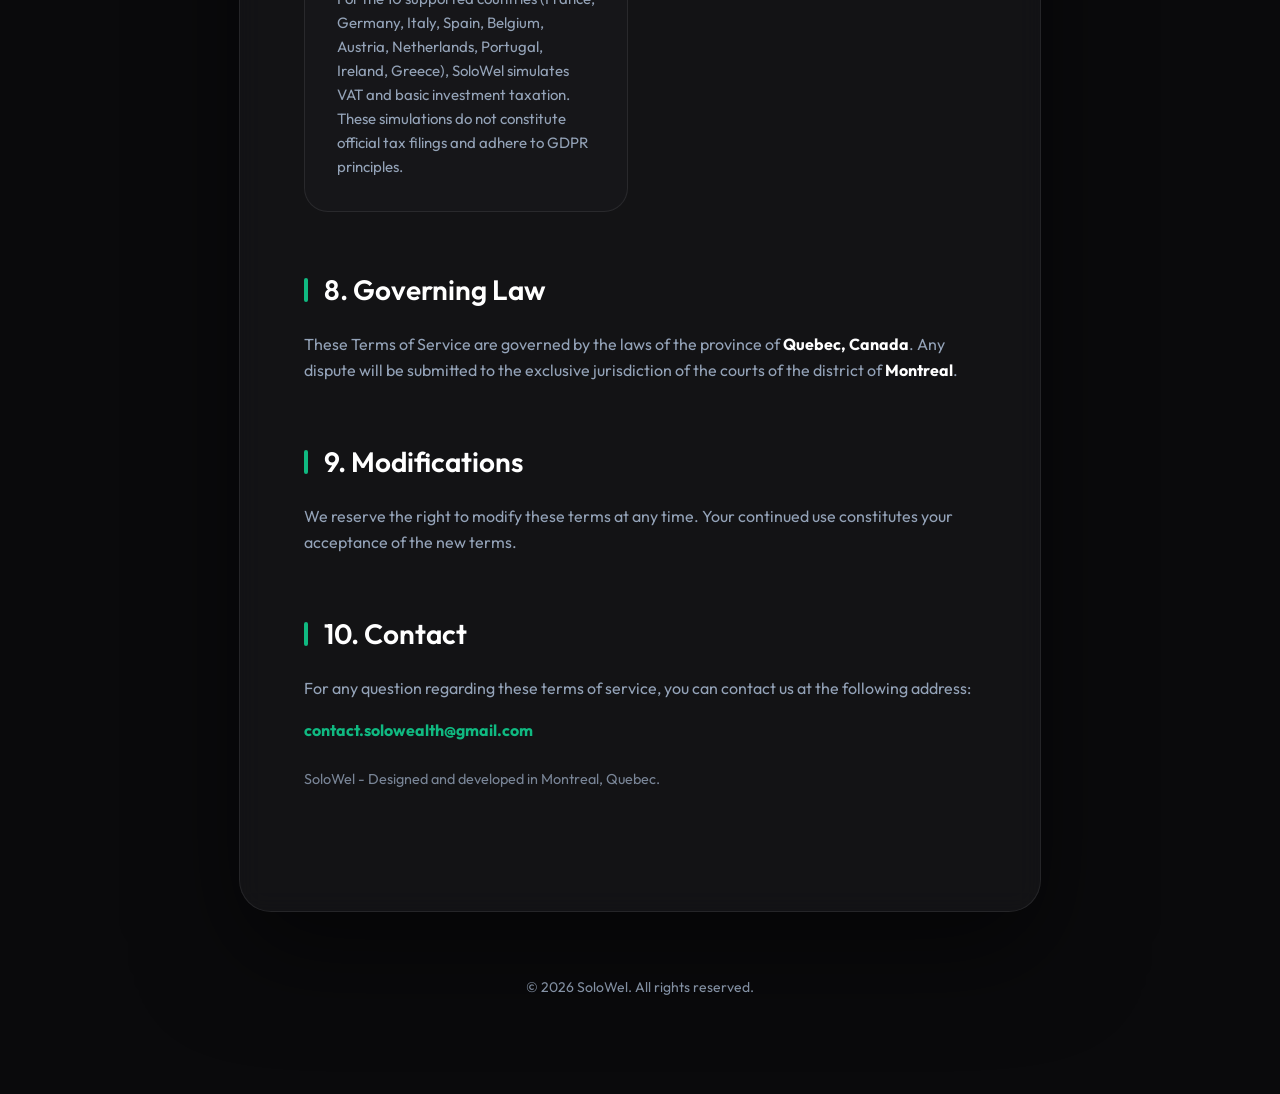
==== commit 65f0b8e3: "Rename brand from SoloWealth to SoloWel. Co-authored-by: Cursor <cursoragent@cursor.com>" ====
--- a/en/index.html
+++ b/en/index.html
@@ -3,8 +3,8 @@
 <head>
     <meta charset="UTF-8">
     <meta name="viewport" content="width=device-width, initial-scale=1.0">
-    <title>SoloWealth — Terms of Service</title>
-    <meta name="description" content="Terms of Service for the SoloWealth application. Financial simulation and educational tool.">
+    <title>SoloWel — Terms of Service</title>
+    <meta name="description" content="Terms of Service for the SoloWel application. Financial simulation and educational tool.">
     <link rel="preconnect" href="https://fonts.googleapis.com">
     <link rel="preconnect" href="https://fonts.gstatic.com" crossorigin>
     <link href="https://fonts.googleapis.com/css2?family=Outfit:wght@300;400;600;700&display=swap" rel="stylesheet">
@@ -16,10 +16,10 @@
     <main class="container">
         <header class="header">
             <div class="logo-container">
-                <img src="../logo.png" alt="SoloWealth Logo" class="logo">
+                <img src="../logo.png" alt="SoloWel Logo" class="logo">
             </div>
             <h1>Terms of Service</h1>
-            <p class="subtitle">SoloWealth — Financial Simulation & Education</p>
+            <p class="subtitle">SoloWel — Financial Simulation & Education</p>
             <div class="meta">
                 <span class="last-update">Last updated: May 15, 2026</span>
             </div>
@@ -27,7 +27,7 @@
 
         <section class="content-card">
             <div class="intro">
-                <p>Welcome to <strong>SoloWealth</strong>. This application is a mathematical simulation tool for educational purposes. By using SoloWealth, you unreservedly accept these Terms of Service.</p>
+                <p>Welcome to <strong>SoloWel</strong>. This application is a mathematical simulation tool for educational purposes. By using SoloWel, you unreservedly accept these Terms of Service.</p>
             </div>
 
             <div class="divider"></div>
@@ -35,7 +35,7 @@
             <article class="sections">
                 <section id="purpose">
                     <h2>1. Purpose of the Application</h2>
-                    <p>SoloWealth offers financial calculation and simulation tools:</p>
+                    <p>SoloWel offers financial calculation and simulation tools:</p>
                     <ul>
                         <li>50/30/20 Budgeting</li>
                         <li>Compound Interest</li>
@@ -48,7 +48,7 @@
                 <section id="advice" class="alert-box">
                     <h2>2. No Financial Advice</h2>
                     <div class="important-tag">IMPORTANT</div>
-                    <p><strong>SoloWealth is not a financial, tax, or legal advisor.</strong></p>
+                    <p><strong>SoloWel is not a financial, tax, or legal advisor.</strong></p>
                     <p>The results provided are mathematical estimates based on user-entered data. They should under no circumstances be interpreted as personalized advice or recommendations for purchase, investment, or management.</p>
                     <p>We strongly recommend consulting a certified professional (financial planner, accountant, notary) before making any financial decisions.</p>
                 </section>
@@ -63,14 +63,14 @@
                         </div>
                         <div class="detail-item">
                             <h3>Limitation</h3>
-                            <p>SoloWealth cannot be held liable for financial losses or direct/indirect damages.</p>
+                            <p>SoloWel cannot be held liable for financial losses or direct/indirect damages.</p>
                         </div>
                     </div>
                 </section>
 
                 <section id="third-party">
                     <h2>4. Third-Party Data</h2>
-                    <p>SoloWealth uses third-party services to provide exchange rates for information purposes.</p>
+                    <p>SoloWel uses third-party services to provide exchange rates for information purposes.</p>
                     <ul class="bullet-list">
                         <li>Rates may experience a delay compared to the real market.</li>
                         <li>Accuracy of the rates is not guaranteed.</li>
@@ -98,7 +98,7 @@
 
                 <section id="intellectual-property">
                     <h2>6. Intellectual Property</h2>
-                    <p>The source code, design, logos, and texts of SoloWealth are the exclusive property of its creator. Any unauthorized reproduction or distribution is strictly prohibited.</p>
+                    <p>The source code, design, logos, and texts of SoloWel are the exclusive property of its creator. Any unauthorized reproduction or distribution is strictly prohibited.</p>
                 </section>
 
                 <section id="regional-clauses" class="regional-section">
@@ -117,7 +117,7 @@
 
                         <div class="region-box">
                             <h3>🇪🇺 Europe (Euro Zone)</h3>
-                            <p>For the 10 supported countries (France, Germany, Italy, Spain, Belgium, Austria, Netherlands, Portugal, Ireland, Greece), SoloWealth simulates VAT and basic investment taxation. These simulations do not constitute official tax filings and adhere to GDPR principles.</p>
+                            <p>For the 10 supported countries (France, Germany, Italy, Spain, Belgium, Austria, Netherlands, Portugal, Ireland, Greece), SoloWel simulates VAT and basic investment taxation. These simulations do not constitute official tax filings and adhere to GDPR principles.</p>
                         </div>
                     </div>
                 </section>
@@ -135,14 +135,14 @@
                 <section id="contact">
                     <h2>10. Contact</h2>
                     <p>For any question regarding these terms of service, you can contact us at the following address:</p>
-                    <p><strong><a href="mailto:contact.solowealth@gmail.com?subject=[SoloWealth-TermsOfUse]" class="email-link">contact.solowealth@gmail.com</a></strong></p>
-                    <p style="margin-top: 24px; font-size: 0.9em; opacity: 0.8;">SoloWealth - Designed and developed in Montreal, Quebec.</p>
+                    <p><strong><a href="mailto:contact.solowealth@gmail.com?subject=[SoloWel-TermsOfUse]" class="email-link">contact.solowealth@gmail.com</a></strong></p>
+                    <p style="margin-top: 24px; font-size: 0.9em; opacity: 0.8;">SoloWel - Designed and developed in Montreal, Quebec.</p>
                 </section>
             </article>
         </section>
 
         <footer class="page-footer">
-            <p>&copy; 2026 SoloWealth. All rights reserved.</p>
+            <p>&copy; 2026 SoloWel. All rights reserved.</p>
         </footer>
     </main>
 
--- a/styles.css
+++ b/styles.css
@@ -227,6 +227,7 @@
     border-radius: 0 0 0 16px;
     font-size: 0.75rem;
     font-weight: 600;
+    z-index: 10;
 }
 
 /* Footer */
@@ -264,6 +265,37 @@
     
     .grid-details {
         grid-template-columns: 1fr;
+    }
+
+    .privacy-badge {
+        position: relative;
+        top: auto;
+        right: auto;
+        display: inline-block;
+        margin-bottom: 16px;
+        border-radius: 8px;
+    }
+
+    .highlight-section {
+        display: flex;
+        flex-direction: column;
+    }
+
+    .highlight-section h2 {
+        order: 1;
+    }
+
+    .privacy-badge {
+        order: 2;
+        align-self: flex-start;
+        margin-top: -8px; /* Slightly closer to the title */
+        margin-bottom: 16px;
+    }
+
+    .highlight-section .grid-details, 
+    .highlight-section .privacy-footer,
+    .highlight-section p {
+        order: 3;
     }
 }
 /* Language Selector & Buttons */
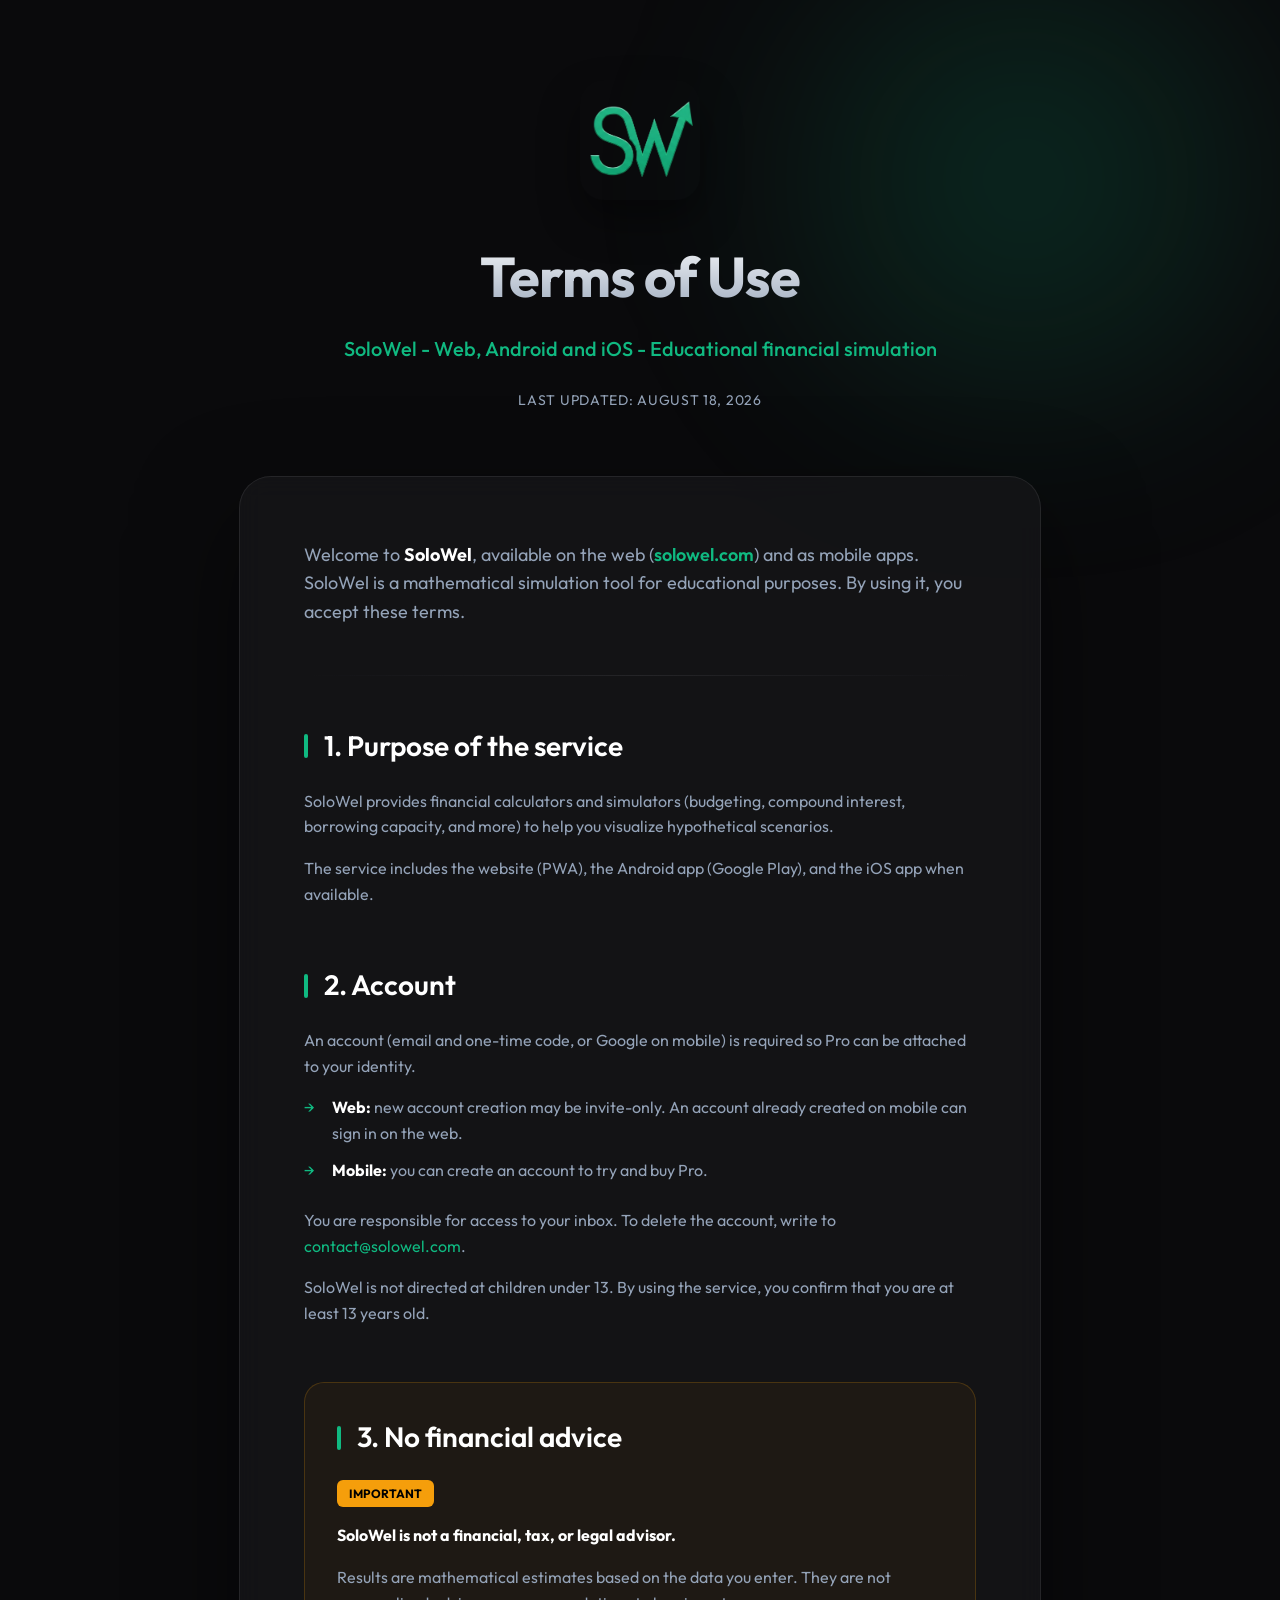
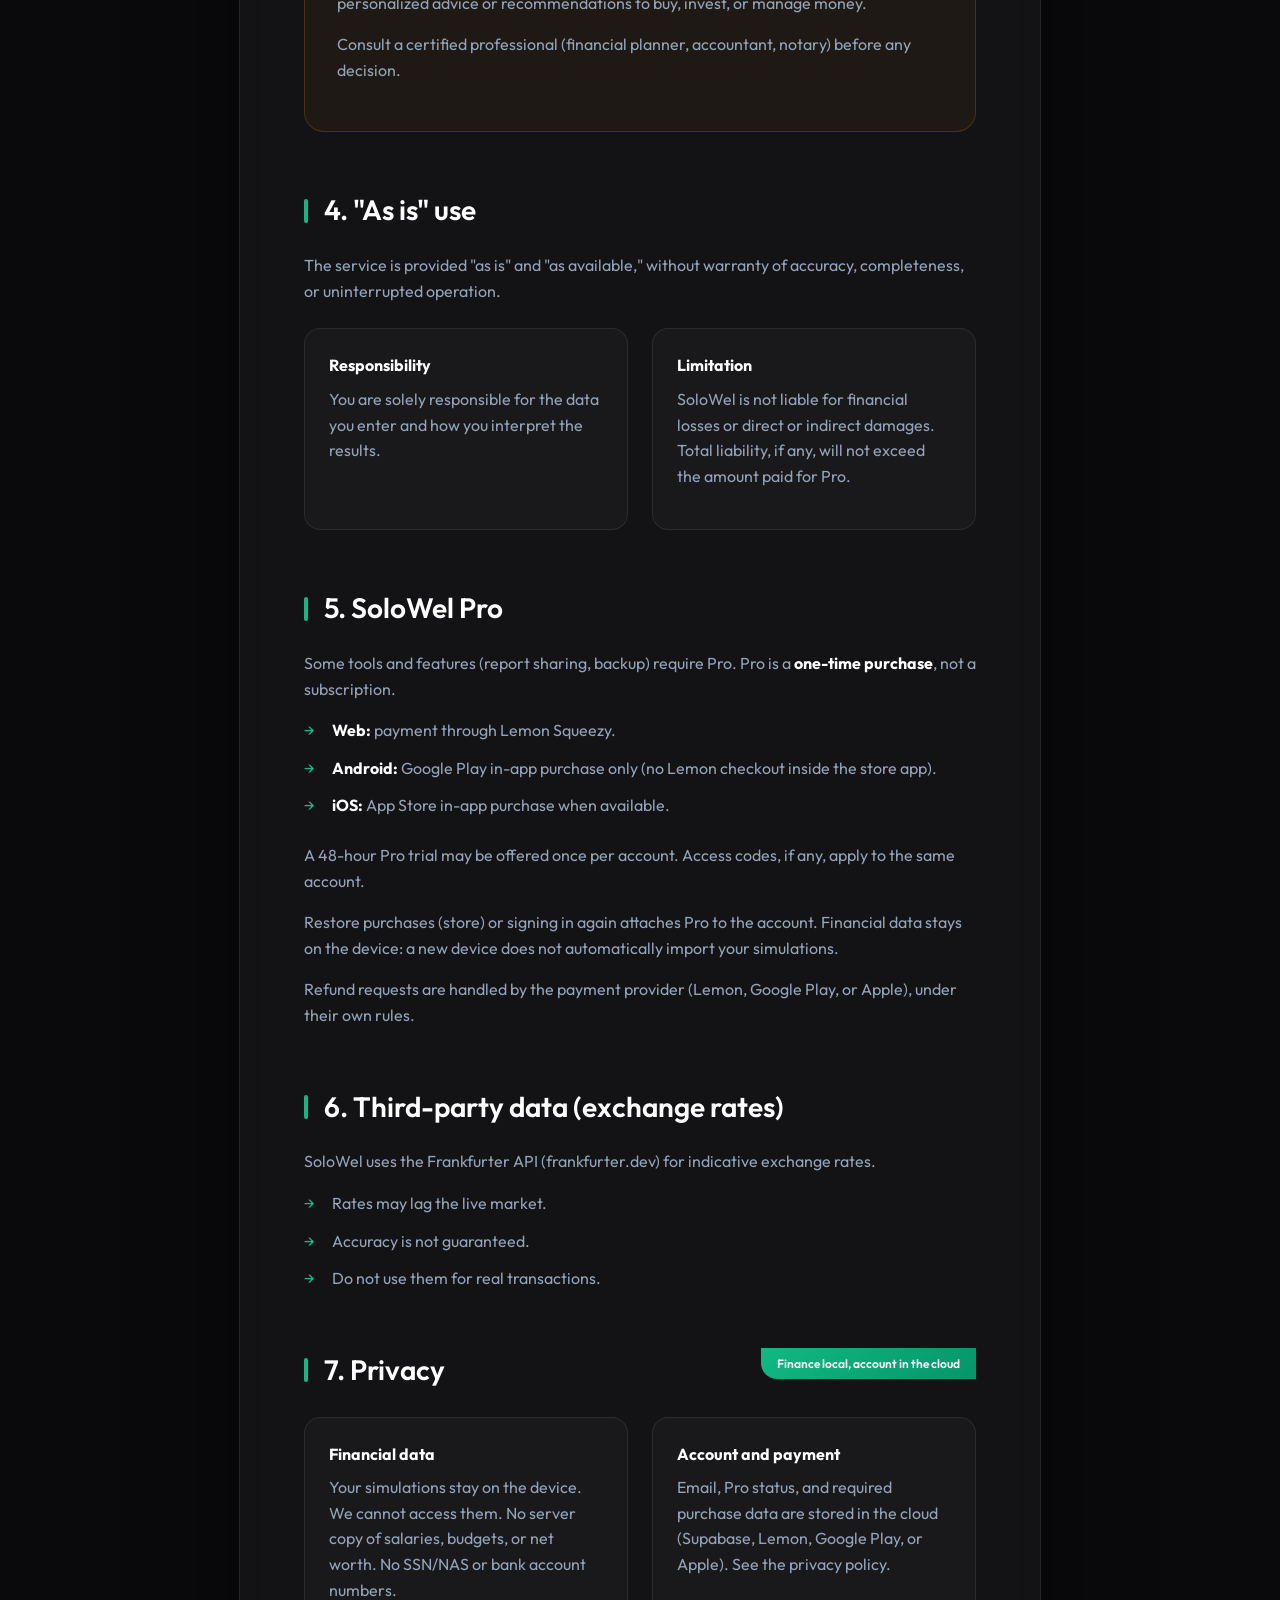
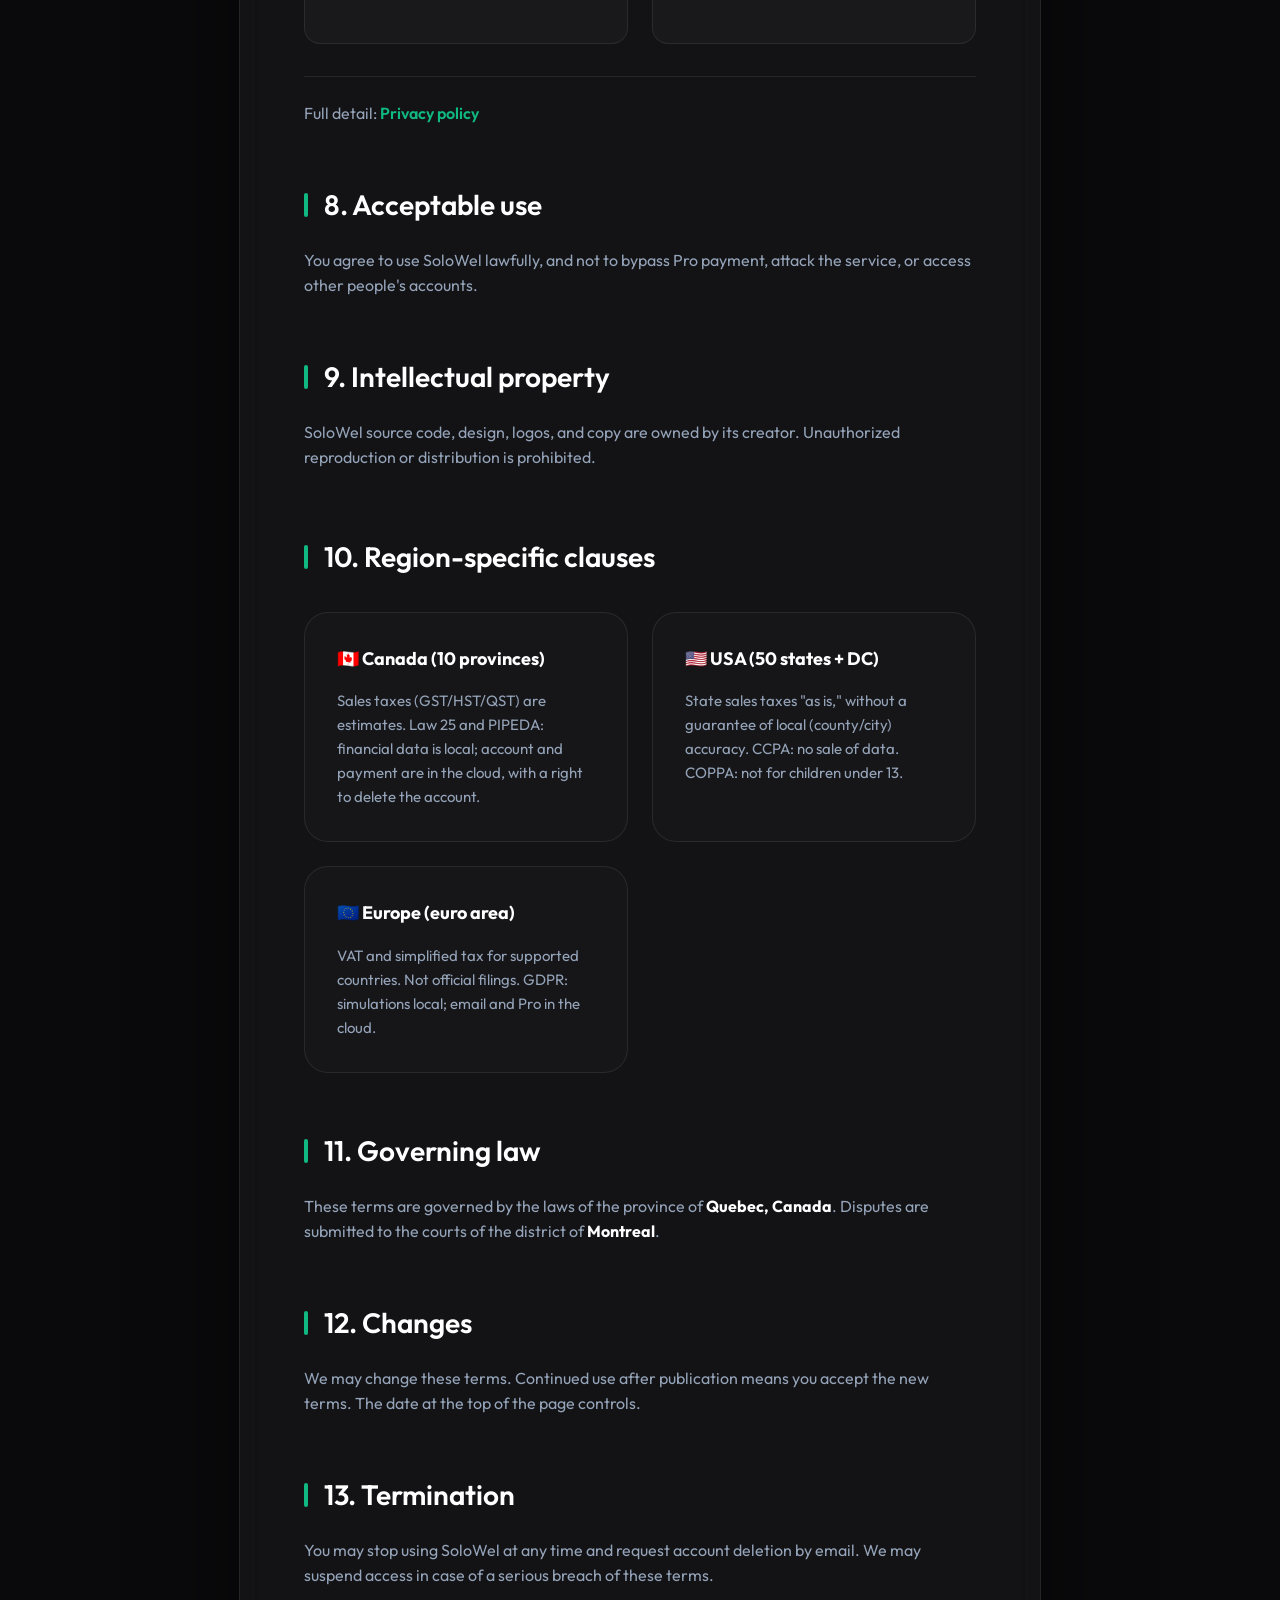
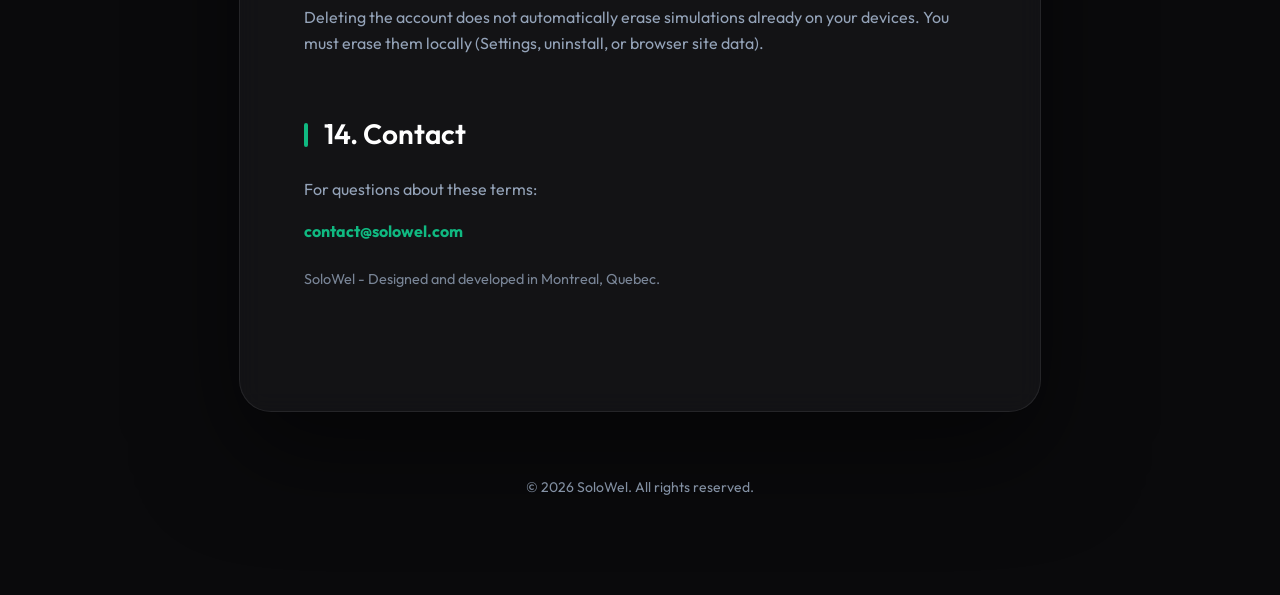
==== commit 808763c8: "Rewrite the terms of use for web plus mobile: account, Pro, and local financial data. Co-authored-by" ====
--- a/en/index.html
+++ b/en/index.html
@@ -3,8 +3,8 @@
 <head>
     <meta charset="UTF-8">
     <meta name="viewport" content="width=device-width, initial-scale=1.0">
-    <title>SoloWel — Terms of Service</title>
-    <meta name="description" content="Terms of Service for the SoloWel application. Financial simulation and educational tool.">
+    <title>SoloWel - Terms of Use</title>
+    <meta name="description" content="SoloWel terms of use (web and mobile apps). Educational financial simulation.">
     <link rel="preconnect" href="https://fonts.googleapis.com">
     <link rel="preconnect" href="https://fonts.gstatic.com" crossorigin>
     <link href="https://fonts.googleapis.com/css2?family=Outfit:wght@300;400;600;700&display=swap" rel="stylesheet">
@@ -18,124 +18,150 @@
             <div class="logo-container">
                 <img src="../logo.png" alt="SoloWel Logo" class="logo">
             </div>
-            <h1>Terms of Service</h1>
-            <p class="subtitle">SoloWel — Financial Simulation & Education</p>
+            <h1>Terms of Use</h1>
+            <p class="subtitle">SoloWel - Web, Android and iOS - Educational financial simulation</p>
             <div class="meta">
-                <span class="last-update">Last updated: May 15, 2026</span>
+                <span class="last-update">Last updated: August 18, 2026</span>
             </div>
         </header>
 
         <section class="content-card">
             <div class="intro">
-                <p>Welcome to <strong>SoloWel</strong>. This application is a mathematical simulation tool for educational purposes. By using SoloWel, you unreservedly accept these Terms of Service.</p>
+                <p>Welcome to <strong>SoloWel</strong>, available on the web (<a href="https://solowel.com" class="text-link">solowel.com</a>) and as mobile apps. SoloWel is a mathematical simulation tool for educational purposes. By using it, you accept these terms.</p>
             </div>
 
             <div class="divider"></div>
 
             <article class="sections">
                 <section id="purpose">
-                    <h2>1. Purpose of the Application</h2>
-                    <p>SoloWel offers financial calculation and simulation tools:</p>
-                    <ul>
-                        <li>50/30/20 Budgeting</li>
-                        <li>Compound Interest</li>
-                        <li>Borrowing Capacity</li>
-                        <li>And many more...</li>
+                    <h2>1. Purpose of the service</h2>
+                    <p>SoloWel provides financial calculators and simulators (budgeting, compound interest, borrowing capacity, and more) to help you visualize hypothetical scenarios.</p>
+                    <p>The service includes the website (PWA), the Android app (Google Play), and the iOS app when available.</p>
+                </section>
+
+                <section id="account">
+                    <h2>2. Account</h2>
+                    <p>An account (email and one-time code, or Google on mobile) is required so Pro can be attached to your identity.</p>
+                    <ul class="bullet-list">
+                        <li><strong>Web:</strong> new account creation may be invite-only. An account already created on mobile can sign in on the web.</li>
+                        <li><strong>Mobile:</strong> you can create an account to try and buy Pro.</li>
                     </ul>
-                    <p>The goal is to help users visualize hypothetical financial scenarios.</p>
+                    <p>You are responsible for access to your inbox. To delete the account, write to <a href="mailto:contact@solowel.com?subject=[SoloWel-Account]" class="email-link">contact@solowel.com</a>.</p>
+                    <p>SoloWel is not directed at children under 13. By using the service, you confirm that you are at least 13 years old.</p>
                 </section>
 
                 <section id="advice" class="alert-box">
-                    <h2>2. No Financial Advice</h2>
+                    <h2>3. No financial advice</h2>
                     <div class="important-tag">IMPORTANT</div>
                     <p><strong>SoloWel is not a financial, tax, or legal advisor.</strong></p>
-                    <p>The results provided are mathematical estimates based on user-entered data. They should under no circumstances be interpreted as personalized advice or recommendations for purchase, investment, or management.</p>
-                    <p>We strongly recommend consulting a certified professional (financial planner, accountant, notary) before making any financial decisions.</p>
+                    <p>Results are mathematical estimates based on the data you enter. They are not personalized advice or recommendations to buy, invest, or manage money.</p>
+                    <p>Consult a certified professional (financial planner, accountant, notary) before any decision.</p>
                 </section>
 
-                <section id="liability">
-                    <h2>3. "As Is" Use</h2>
-                    <p>The application is provided "as is" and "as available," without any warranty of accuracy, completeness, or uninterrupted operation.</p>
+                <section id="as-is">
+                    <h2>4. "As is" use</h2>
+                    <p>The service is provided "as is" and "as available," without warranty of accuracy, completeness, or uninterrupted operation.</p>
                     <div class="grid-details">
                         <div class="detail-item">
                             <h3>Responsibility</h3>
-                            <p>You are solely responsible for the data you enter and your interpretation of the results.</p>
+                            <p>You are solely responsible for the data you enter and how you interpret the results.</p>
                         </div>
                         <div class="detail-item">
                             <h3>Limitation</h3>
-                            <p>SoloWel cannot be held liable for financial losses or direct/indirect damages.</p>
+                            <p>SoloWel is not liable for financial losses or direct or indirect damages. Total liability, if any, will not exceed the amount paid for Pro.</p>
                         </div>
                     </div>
                 </section>
 
+                <section id="pro">
+                    <h2>5. SoloWel Pro</h2>
+                    <p>Some tools and features (report sharing, backup) require Pro. Pro is a <strong>one-time purchase</strong>, not a subscription.</p>
+                    <ul class="bullet-list">
+                        <li><strong>Web:</strong> payment through Lemon Squeezy.</li>
+                        <li><strong>Android:</strong> Google Play in-app purchase only (no Lemon checkout inside the store app).</li>
+                        <li><strong>iOS:</strong> App Store in-app purchase when available.</li>
+                    </ul>
+                    <p>A 48-hour Pro trial may be offered once per account. Access codes, if any, apply to the same account.</p>
+                    <p>Restore purchases (store) or signing in again attaches Pro to the account. Financial data stays on the device: a new device does not automatically import your simulations.</p>
+                    <p>Refund requests are handled by the payment provider (Lemon, Google Play, or Apple), under their own rules.</p>
+                </section>
+
                 <section id="third-party">
-                    <h2>4. Third-Party Data</h2>
-                    <p>SoloWel uses third-party services to provide exchange rates for information purposes.</p>
+                    <h2>6. Third-party data (exchange rates)</h2>
+                    <p>SoloWel uses the Frankfurter API (frankfurter.dev) for indicative exchange rates.</p>
                     <ul class="bullet-list">
-                        <li>Rates may experience a delay compared to the real market.</li>
-                        <li>Accuracy of the rates is not guaranteed.</li>
-                        <li>Do not use for financial transactions.</li>
+                        <li>Rates may lag the live market.</li>
+                        <li>Accuracy is not guaranteed.</li>
+                        <li>Do not use them for real transactions.</li>
                     </ul>
                 </section>
 
                 <section id="privacy" class="highlight-section">
-                    <h2>5. Privacy Protection</h2>
-                    <div class="privacy-badge">Privacy by Design</div>
+                    <h2>7. Privacy</h2>
+                    <div class="privacy-badge">Finance local, account in the cloud</div>
                     <div class="grid-details">
                         <div class="detail-item">
-                            <h3>No Collection</h3>
-                            <p>We do not collect, sell, or share any personal data (name, SSN, bank accounts).</p>
+                            <h3>Financial data</h3>
+                            <p>Your simulations stay on the device. We cannot access them. No server copy of salaries, budgets, or net worth. No SSN/NAS or bank account numbers.</p>
                         </div>
                         <div class="detail-item">
-                            <h3>Local Storage</h3>
-                            <p>All your simulations are saved exclusively on your device. No cloud, no leaks.</p>
+                            <h3>Account and payment</h3>
+                            <p>Email, Pro status, and required purchase data are stored in the cloud (Supabase, Lemon, Google Play, or Apple). See the privacy policy.</p>
                         </div>
-                    </div> <!-- End of grid-details -->
+                    </div>
                     <div class="privacy-footer">
-                        <p>For more details, view our <a href="https://solo-wealth.github.io/privacy-policy/en/index.html" target="_blank" class="text-link">Full Privacy Policy&nbsp;→</a></p>
+                        <p>Full detail: <a href="https://solo-wealth.github.io/privacy-policy/en/" class="text-link">Privacy policy</a></p>
                     </div>
                 </section>
 
-                <section id="intellectual-property">
-                    <h2>6. Intellectual Property</h2>
-                    <p>The source code, design, logos, and texts of SoloWel are the exclusive property of its creator. Any unauthorized reproduction or distribution is strictly prohibited.</p>
+                <section id="use">
+                    <h2>8. Acceptable use</h2>
+                    <p>You agree to use SoloWel lawfully, and not to bypass Pro payment, attack the service, or access other people's accounts.</p>
+                </section>
+
+                <section id="ip">
+                    <h2>9. Intellectual property</h2>
+                    <p>SoloWel source code, design, logos, and copy are owned by its creator. Unauthorized reproduction or distribution is prohibited.</p>
                 </section>
 
                 <section id="regional-clauses" class="regional-section">
-                    <h2>7. Region-Specific Clauses</h2>
-                    
+                    <h2>10. Region-specific clauses</h2>
                     <div class="regional-grid">
                         <div class="region-box">
-                            <h3>🇨🇦 Canada (10 Provinces)</h3>
-                            <p>The application integrates provincial and federal sales taxes (GST/HST/QST) for all 10 provinces. These rates are updated periodically but remain mathematical estimates. Compliance with Law 25 (Quebec) and PIPEDA (Canada) is ensured by exclusive local storage.</p>
+                            <h3>🇨🇦 Canada (10 provinces)</h3>
+                            <p>Sales taxes (GST/HST/QST) are estimates. Law 25 and PIPEDA: financial data is local; account and payment are in the cloud, with a right to delete the account.</p>
                         </div>
-
                         <div class="region-box">
-                            <h3>🇺🇸 USA (50 States + DC)</h3>
-                            <p>Calculations include state-level Sales Taxes. Due to the complexity of local jurisdictions (counties/cities), results are provided "as is" without a guarantee of absolute accuracy. The application respects CCPA/COPPA principles by not collecting any data.</p>
+                            <h3>🇺🇸 USA (50 states + DC)</h3>
+                            <p>State sales taxes "as is," without a guarantee of local (county/city) accuracy. CCPA: no sale of data. COPPA: not for children under 13.</p>
                         </div>
-
                         <div class="region-box">
-                            <h3>🇪🇺 Europe (Euro Zone)</h3>
-                            <p>For the 10 supported countries (France, Germany, Italy, Spain, Belgium, Austria, Netherlands, Portugal, Ireland, Greece), SoloWel simulates VAT and basic investment taxation. These simulations do not constitute official tax filings and adhere to GDPR principles.</p>
+                            <h3>🇪🇺 Europe (euro area)</h3>
+                            <p>VAT and simplified tax for supported countries. Not official filings. GDPR: simulations local; email and Pro in the cloud.</p>
                         </div>
                     </div>
                 </section>
 
-                <section id="jurisdiction">
-                    <h2>8. Governing Law</h2>
-                    <p>These Terms of Service are governed by the laws of the province of <strong>Quebec, Canada</strong>. Any dispute will be submitted to the exclusive jurisdiction of the courts of the district of <strong>Montreal</strong>.</p>
+                <section id="law">
+                    <h2>11. Governing law</h2>
+                    <p>These terms are governed by the laws of the province of <strong>Quebec, Canada</strong>. Disputes are submitted to the courts of the district of <strong>Montreal</strong>.</p>
                 </section>
 
-                <section id="modifications">
-                    <h2>9. Modifications</h2>
-                    <p>We reserve the right to modify these terms at any time. Your continued use constitutes your acceptance of the new terms.</p>
+                <section id="changes">
+                    <h2>12. Changes</h2>
+                    <p>We may change these terms. Continued use after publication means you accept the new terms. The date at the top of the page controls.</p>
+                </section>
+
+                <section id="termination">
+                    <h2>13. Termination</h2>
+                    <p>You may stop using SoloWel at any time and request account deletion by email. We may suspend access in case of a serious breach of these terms.</p>
+                    <p>Deleting the account does not automatically erase simulations already on your devices. You must erase them locally (Settings, uninstall, or browser site data).</p>
                 </section>
 
                 <section id="contact">
-                    <h2>10. Contact</h2>
-                    <p>For any question regarding these terms of service, you can contact us at the following address:</p>
-                    <p><strong><a href="mailto:contact.solowealth@gmail.com?subject=[SoloWel-TermsOfUse]" class="email-link">contact.solowealth@gmail.com</a></strong></p>
+                    <h2>14. Contact</h2>
+                    <p>For questions about these terms:</p>
+                    <p><strong><a href="mailto:contact@solowel.com?subject=[SoloWel-TermsOfUse]" class="email-link">contact@solowel.com</a></strong></p>
                     <p style="margin-top: 24px; font-size: 0.9em; opacity: 0.8;">SoloWel - Designed and developed in Montreal, Quebec.</p>
                 </section>
             </article>
@@ -147,7 +173,6 @@
     </main>
 
     <script>
-        // Smooth scrolling and simple intersection observer for reveal effects
         document.querySelectorAll('a[href^="#"]').forEach(anchor => {
             anchor.addEventListener('click', function (e) {
                 e.preventDefault();
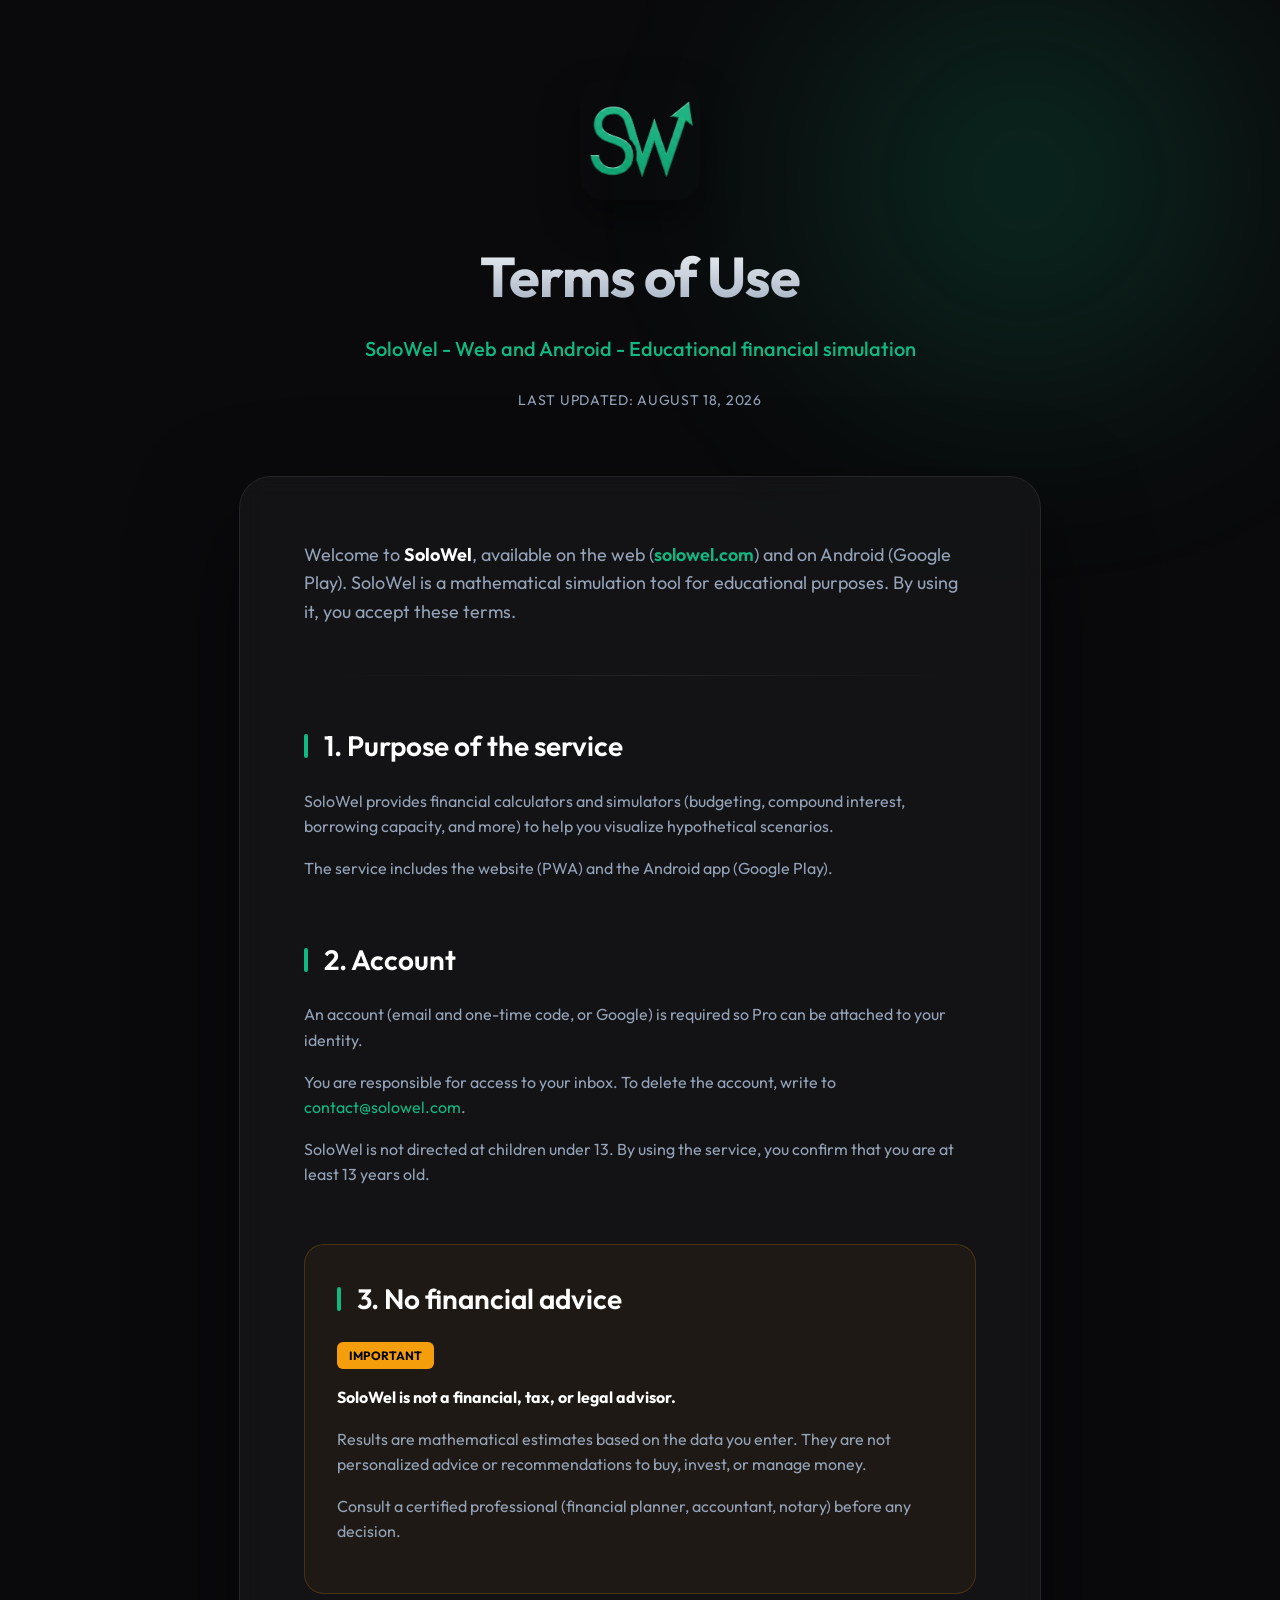
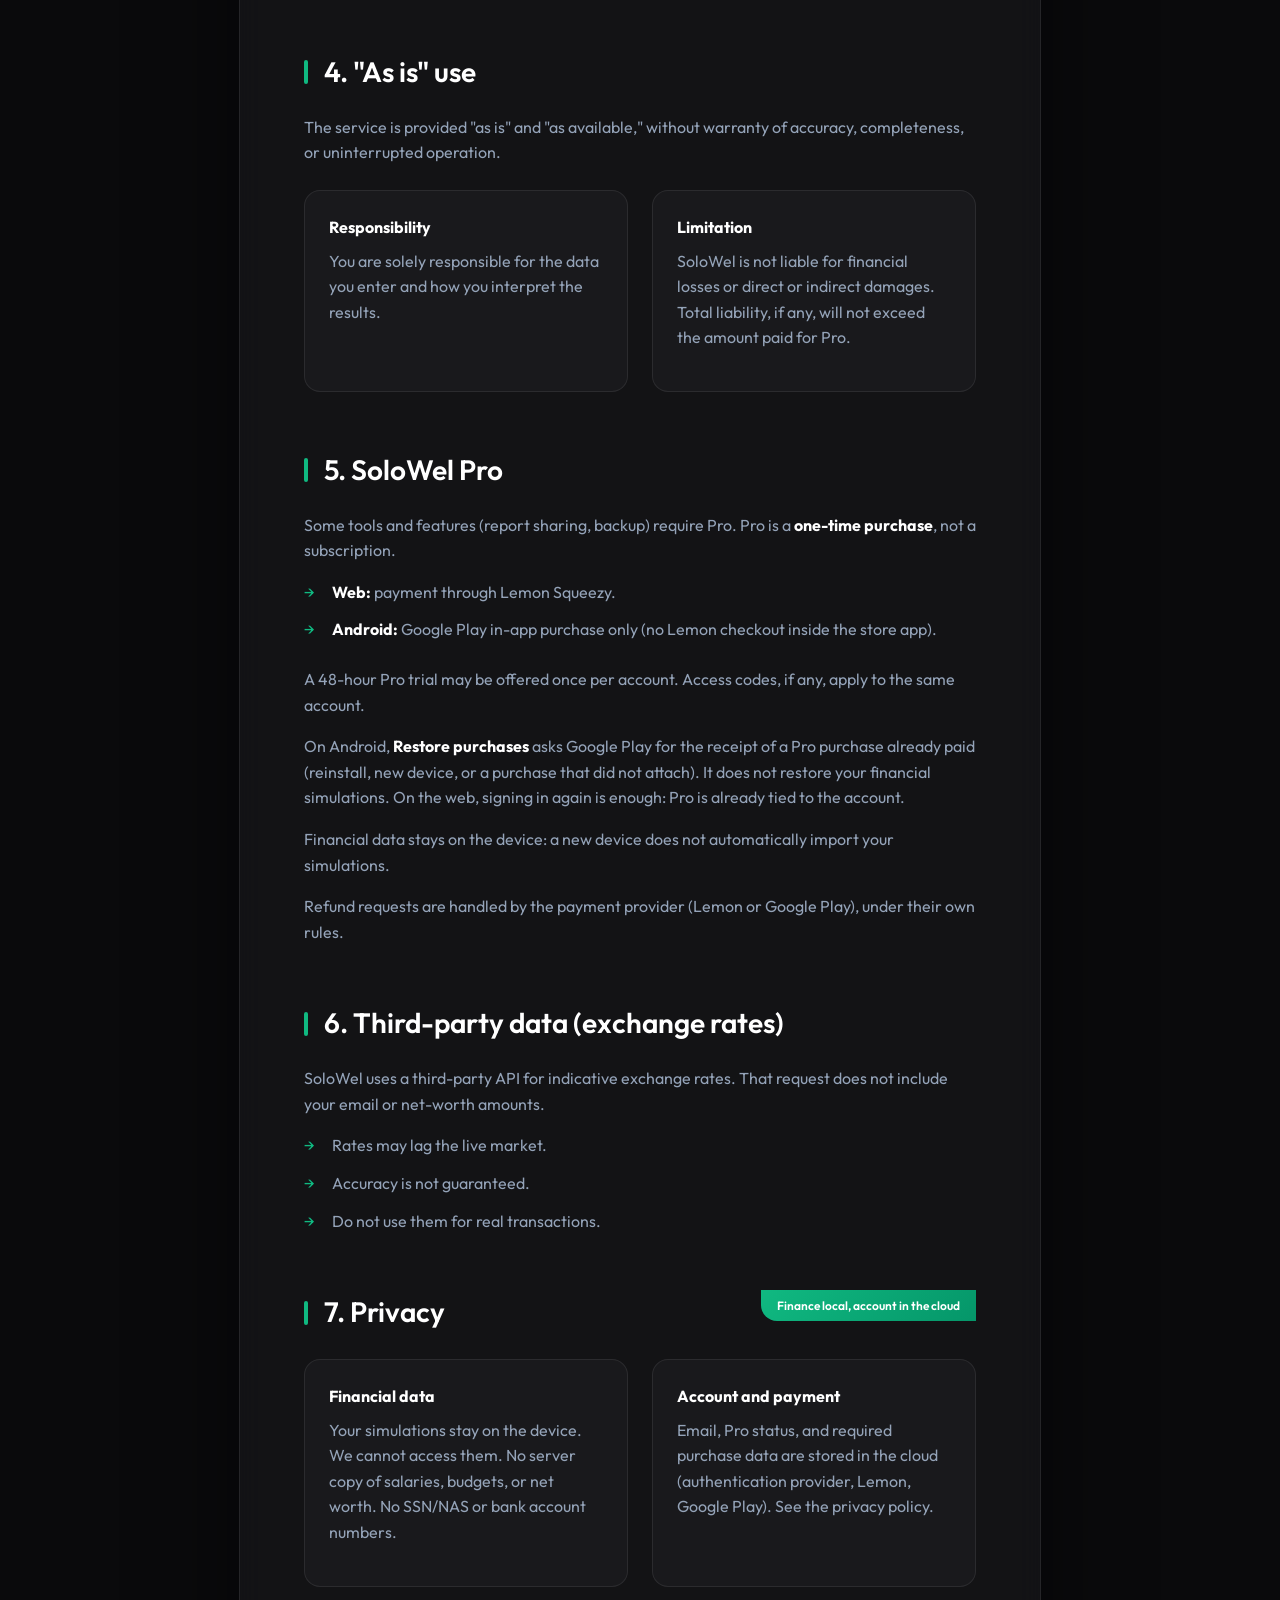
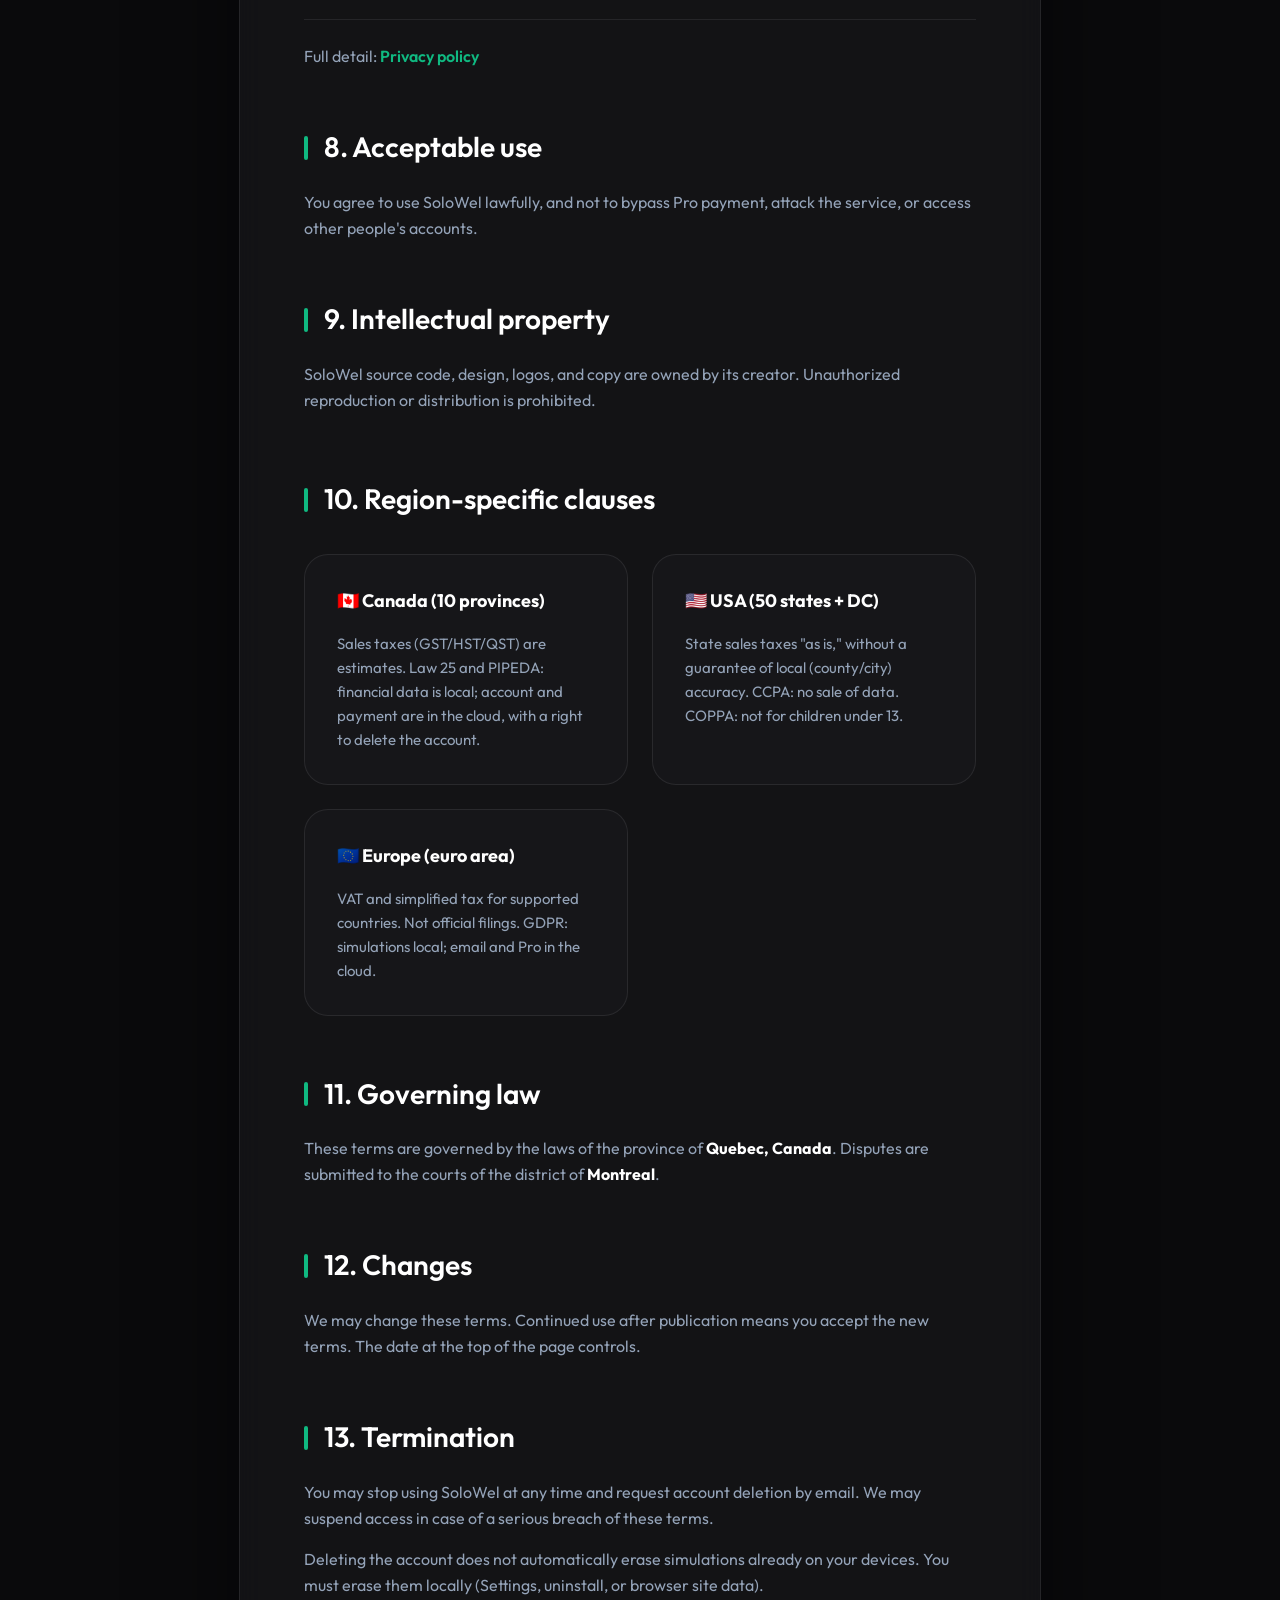
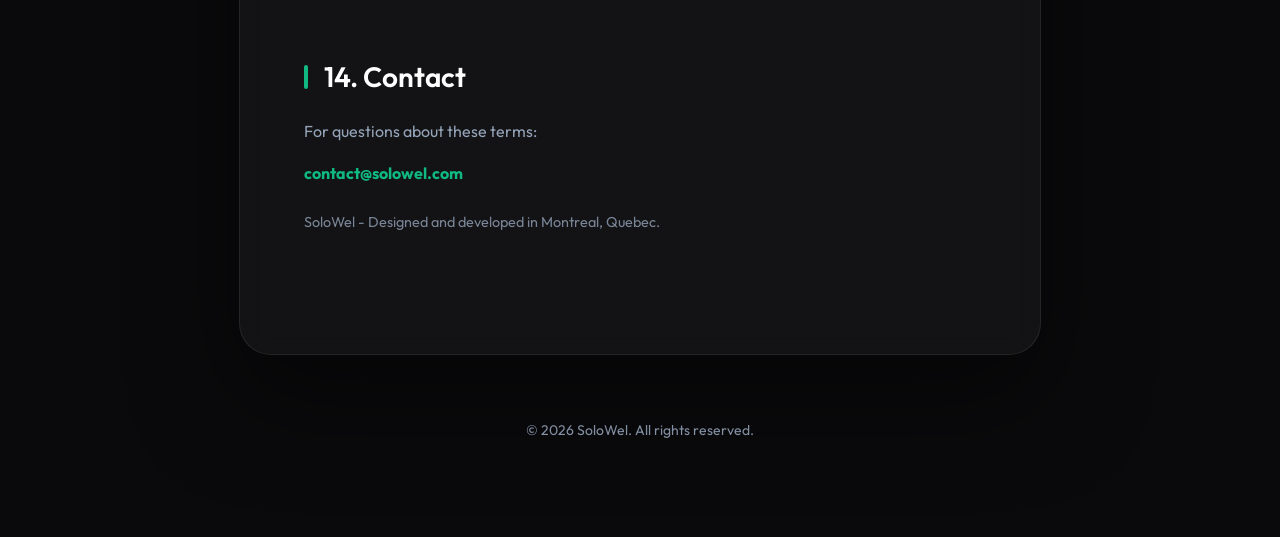
==== commit 7e40b2ab: "Correct terms: Google on web, drop invite-only and iOS, clarify Restore purchases. Co-authored-by: C" ====
--- a/en/index.html
+++ b/en/index.html
@@ -4,7 +4,7 @@
     <meta charset="UTF-8">
     <meta name="viewport" content="width=device-width, initial-scale=1.0">
     <title>SoloWel - Terms of Use</title>
-    <meta name="description" content="SoloWel terms of use (web and mobile apps). Educational financial simulation.">
+    <meta name="description" content="SoloWel terms of use (web and Android). Educational financial simulation.">
     <link rel="preconnect" href="https://fonts.googleapis.com">
     <link rel="preconnect" href="https://fonts.gstatic.com" crossorigin>
     <link href="https://fonts.googleapis.com/css2?family=Outfit:wght@300;400;600;700&display=swap" rel="stylesheet">
@@ -19,7 +19,7 @@
                 <img src="../logo.png" alt="SoloWel Logo" class="logo">
             </div>
             <h1>Terms of Use</h1>
-            <p class="subtitle">SoloWel - Web, Android and iOS - Educational financial simulation</p>
+            <p class="subtitle">SoloWel - Web and Android - Educational financial simulation</p>
             <div class="meta">
                 <span class="last-update">Last updated: August 18, 2026</span>
             </div>
@@ -27,7 +27,7 @@
 
         <section class="content-card">
             <div class="intro">
-                <p>Welcome to <strong>SoloWel</strong>, available on the web (<a href="https://solowel.com" class="text-link">solowel.com</a>) and as mobile apps. SoloWel is a mathematical simulation tool for educational purposes. By using it, you accept these terms.</p>
+                <p>Welcome to <strong>SoloWel</strong>, available on the web (<a href="https://solowel.com" class="text-link">solowel.com</a>) and on Android (Google Play). SoloWel is a mathematical simulation tool for educational purposes. By using it, you accept these terms.</p>
             </div>
 
             <div class="divider"></div>
@@ -36,16 +36,12 @@
                 <section id="purpose">
                     <h2>1. Purpose of the service</h2>
                     <p>SoloWel provides financial calculators and simulators (budgeting, compound interest, borrowing capacity, and more) to help you visualize hypothetical scenarios.</p>
-                    <p>The service includes the website (PWA), the Android app (Google Play), and the iOS app when available.</p>
+                    <p>The service includes the website (PWA) and the Android app (Google Play).</p>
                 </section>
 
                 <section id="account">
                     <h2>2. Account</h2>
-                    <p>An account (email and one-time code, or Google on mobile) is required so Pro can be attached to your identity.</p>
-                    <ul class="bullet-list">
-                        <li><strong>Web:</strong> new account creation may be invite-only. An account already created on mobile can sign in on the web.</li>
-                        <li><strong>Mobile:</strong> you can create an account to try and buy Pro.</li>
-                    </ul>
+                    <p>An account (email and one-time code, or Google) is required so Pro can be attached to your identity.</p>
                     <p>You are responsible for access to your inbox. To delete the account, write to <a href="mailto:contact@solowel.com?subject=[SoloWel-Account]" class="email-link">contact@solowel.com</a>.</p>
                     <p>SoloWel is not directed at children under 13. By using the service, you confirm that you are at least 13 years old.</p>
                 </section>
@@ -79,16 +75,16 @@
                     <ul class="bullet-list">
                         <li><strong>Web:</strong> payment through Lemon Squeezy.</li>
                         <li><strong>Android:</strong> Google Play in-app purchase only (no Lemon checkout inside the store app).</li>
-                        <li><strong>iOS:</strong> App Store in-app purchase when available.</li>
                     </ul>
                     <p>A 48-hour Pro trial may be offered once per account. Access codes, if any, apply to the same account.</p>
-                    <p>Restore purchases (store) or signing in again attaches Pro to the account. Financial data stays on the device: a new device does not automatically import your simulations.</p>
-                    <p>Refund requests are handled by the payment provider (Lemon, Google Play, or Apple), under their own rules.</p>
+                    <p>On Android, <strong>Restore purchases</strong> asks Google Play for the receipt of a Pro purchase already paid (reinstall, new device, or a purchase that did not attach). It does not restore your financial simulations. On the web, signing in again is enough: Pro is already tied to the account.</p>
+                    <p>Financial data stays on the device: a new device does not automatically import your simulations.</p>
+                    <p>Refund requests are handled by the payment provider (Lemon or Google Play), under their own rules.</p>
                 </section>
 
                 <section id="third-party">
                     <h2>6. Third-party data (exchange rates)</h2>
-                    <p>SoloWel uses the Frankfurter API (frankfurter.dev) for indicative exchange rates.</p>
+                    <p>SoloWel uses a third-party API for indicative exchange rates. That request does not include your email or net-worth amounts.</p>
                     <ul class="bullet-list">
                         <li>Rates may lag the live market.</li>
                         <li>Accuracy is not guaranteed.</li>
@@ -106,7 +102,7 @@
                         </div>
                         <div class="detail-item">
                             <h3>Account and payment</h3>
-                            <p>Email, Pro status, and required purchase data are stored in the cloud (Supabase, Lemon, Google Play, or Apple). See the privacy policy.</p>
+                            <p>Email, Pro status, and required purchase data are stored in the cloud (authentication provider, Lemon, Google Play). See the privacy policy.</p>
                         </div>
                     </div>
                     <div class="privacy-footer">
